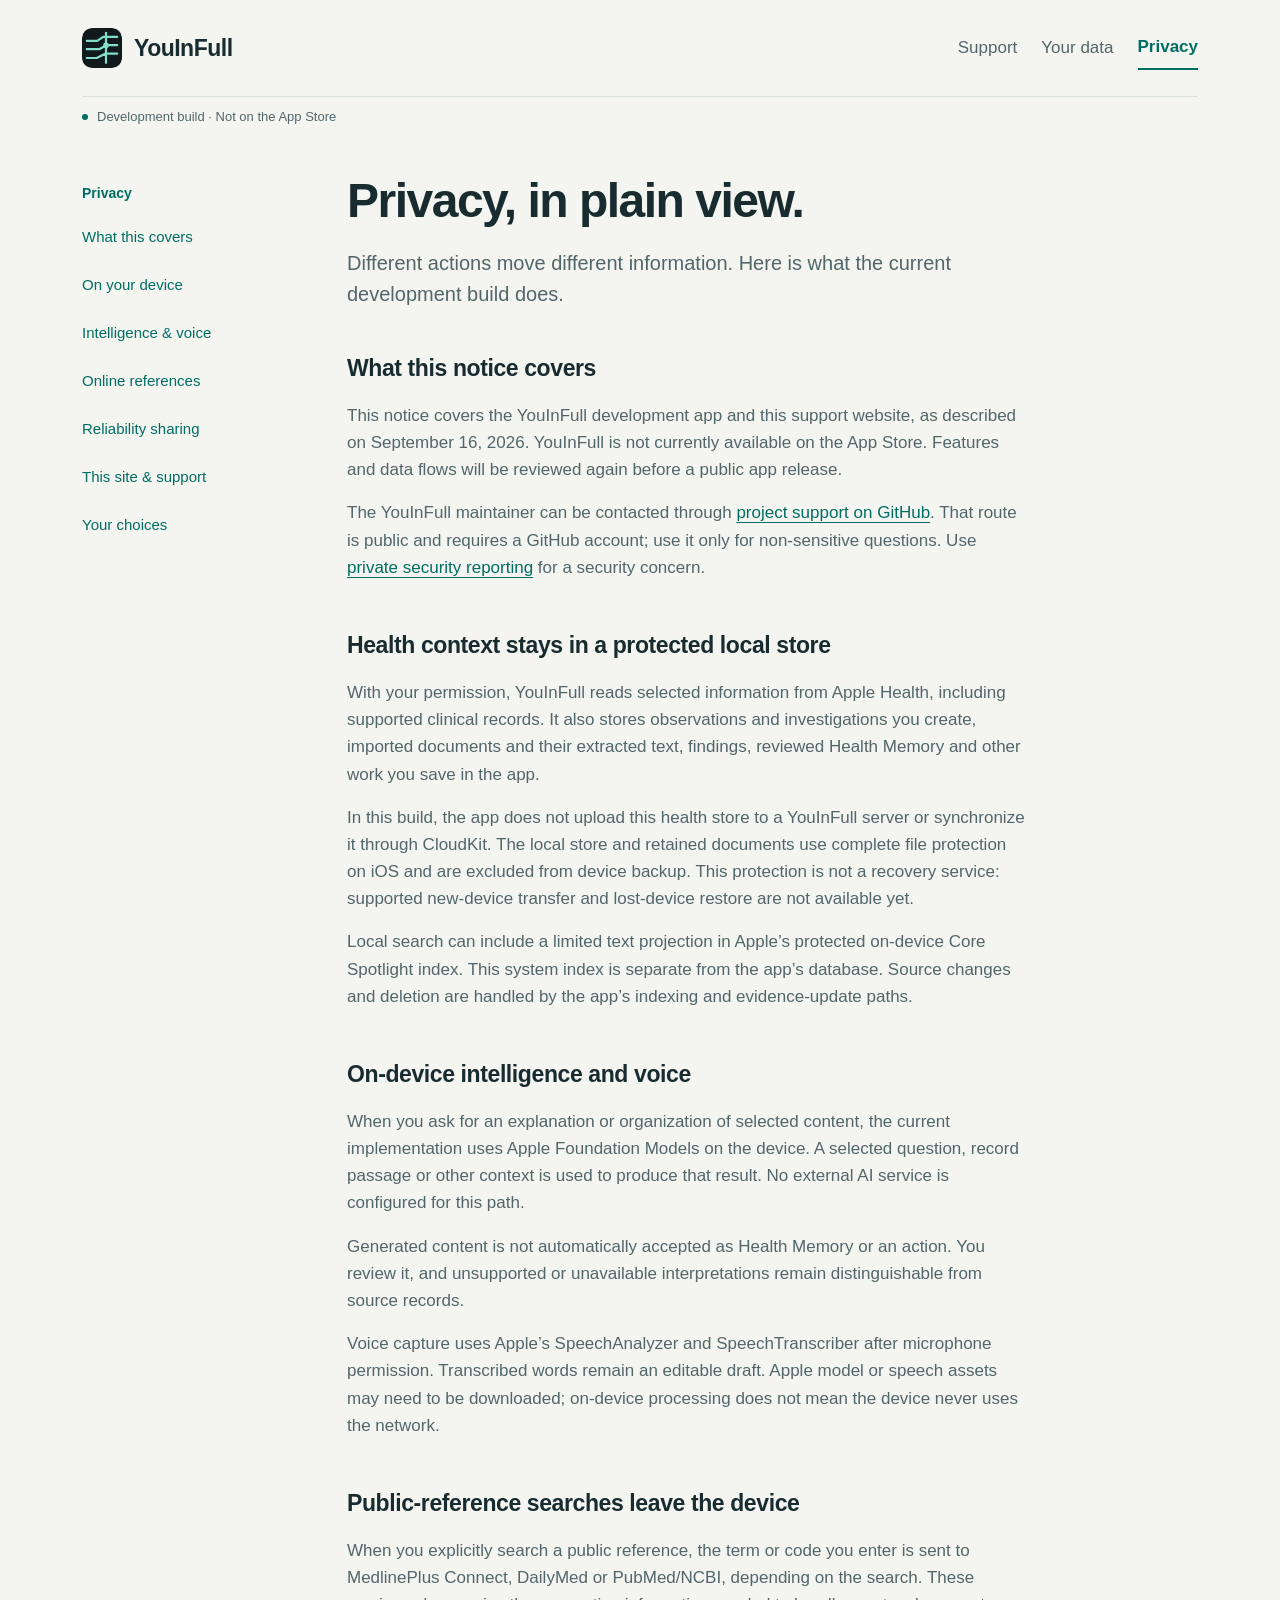
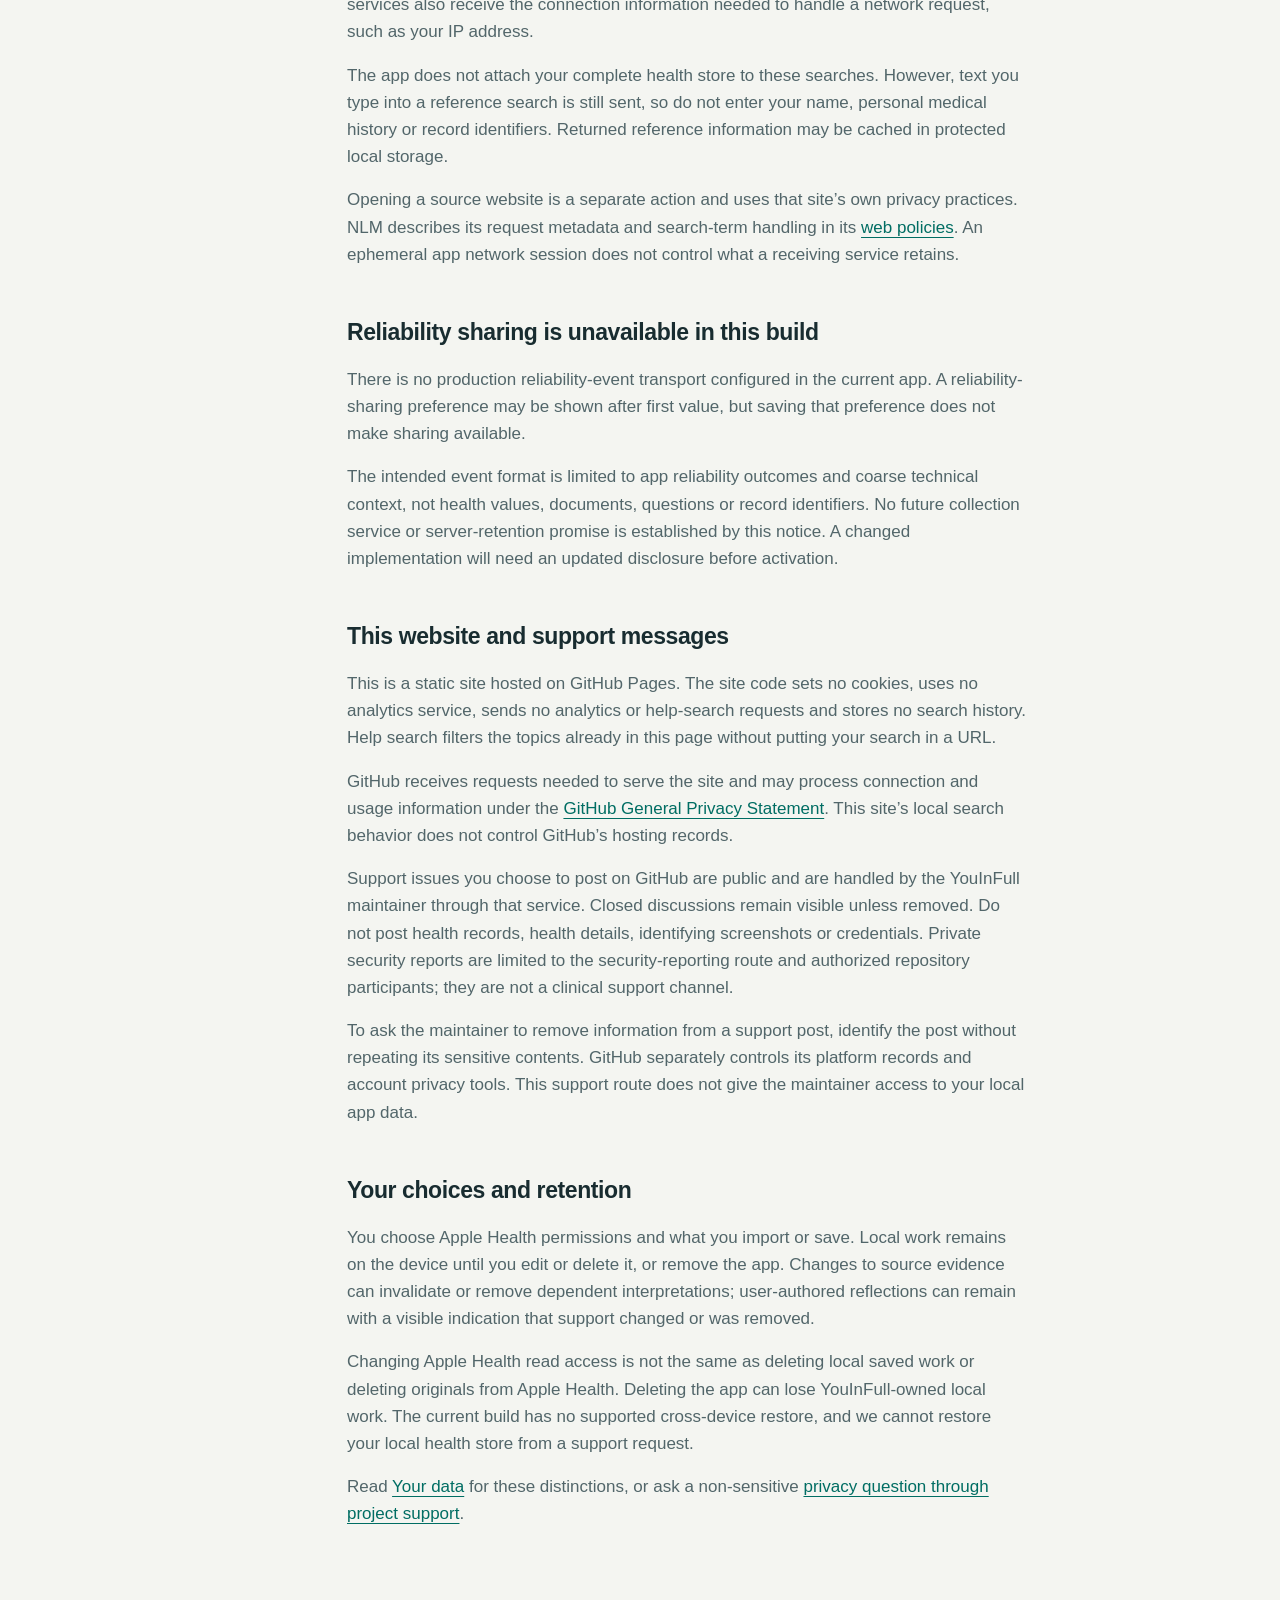
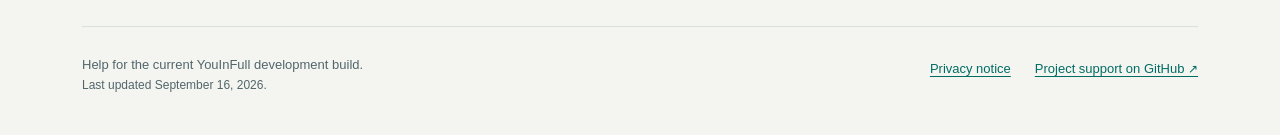
==== privacy.html @ e1ca1200 "Publish reviewed YouInFull development support and privacy pages" ====
<!doctype html>
<html lang="en"><head><meta charset="utf-8"><meta name="viewport" content="width=device-width,initial-scale=1"><meta name="color-scheme" content="light dark"><meta name="referrer" content="no-referrer"><meta http-equiv="Content-Security-Policy" content="default-src 'none'; style-src 'self'; script-src 'self'; img-src 'self'; connect-src 'none'; base-uri 'none'; form-action 'none'; object-src 'none'"><title>Privacy — YouInFull</title><meta name="description" content="How the YouInFull development build handles local health context, on-device intelligence, online reference requests and support."><link rel="icon" href="assets/mark.svg" type="image/svg+xml"><link rel="stylesheet" href="assets/style.css"><script src="assets/help.js" defer></script></head>
<body><a class="skip" href="#main">Skip to content</a><header class="header"><a class="brand" href="index.html" aria-label="YouInFull support home"><img src="assets/mark.svg" width="40" height="40" alt=""><span>YouInFull</span></a><nav aria-label="Main navigation"><a href="index.html">Support</a><a href="your-data.html">Your data</a><a href="privacy.html" aria-current="page">Privacy</a></nav></header>
<div class="maturity"><span class="status-dot" aria-hidden="true"></span>Development build · Not on the App Store</div>
<main id="main" tabindex="-1"><div class="reading-layout"><aside class="page-index"><p class="eyebrow">Privacy</p><nav aria-label="On this page"><a href="#scope">What this covers</a><a href="#local">On your device</a><a href="#intelligence">Intelligence &amp; voice</a><a href="#references">Online references</a><a href="#reliability">Reliability sharing</a><a href="#support">This site &amp; support</a><a href="#choices">Your choices</a></nav></aside><article class="reading"><h1>Privacy, in plain view.</h1><p class="lede">Different actions move different information. Here is what the current development build does.</p>
<section id="scope"><h2>What this notice covers</h2><p>This notice covers the YouInFull development app and this support website, as described on September 16, 2026. YouInFull is not currently available on the App Store. Features and data flows will be reviewed again before a public app release.</p><p>The YouInFull maintainer can be contacted through <a href="https://github.com/SubhashchandraBabuMannava/YouInFull-Support/issues/new?template=help.yml">project support on GitHub</a>. That route is public and requires a GitHub account; use it only for non-sensitive questions. Use <a href="https://github.com/SubhashchandraBabuMannava/YouInFull-Support/security/advisories/new">private security reporting</a> for a security concern.</p></section>
<section id="local"><h2>Health context stays in a protected local store</h2><p>With your permission, YouInFull reads selected information from Apple Health, including supported clinical records. It also stores observations and investigations you create, imported documents and their extracted text, findings, reviewed Health Memory and other work you save in the app.</p><p>In this build, the app does not upload this health store to a YouInFull server or synchronize it through CloudKit. The local store and retained documents use complete file protection on iOS and are excluded from device backup. This protection is not a recovery service: supported new-device transfer and lost-device restore are not available yet.</p><p>Local search can include a limited text projection in Apple’s protected on-device Core Spotlight index. This system index is separate from the app’s database. Source changes and deletion are handled by the app’s indexing and evidence-update paths.</p></section>
<section id="intelligence"><h2>On-device intelligence and voice</h2><p>When you ask for an explanation or organization of selected content, the current implementation uses Apple Foundation Models on the device. A selected question, record passage or other context is used to produce that result. No external AI service is configured for this path.</p><p>Generated content is not automatically accepted as Health Memory or an action. You review it, and unsupported or unavailable interpretations remain distinguishable from source records.</p><p>Voice capture uses Apple’s SpeechAnalyzer and SpeechTranscriber after microphone permission. Transcribed words remain an editable draft. Apple model or speech assets may need to be downloaded; on-device processing does not mean the device never uses the network.</p></section>
<section id="references"><h2>Public-reference searches leave the device</h2><p>When you explicitly search a public reference, the term or code you enter is sent to MedlinePlus Connect, DailyMed or PubMed/NCBI, depending on the search. These services also receive the connection information needed to handle a network request, such as your IP address.</p><p>The app does not attach your complete health store to these searches. However, text you type into a reference search is still sent, so do not enter your name, personal medical history or record identifiers. Returned reference information may be cached in protected local storage.</p><p>Opening a source website is a separate action and uses that site’s own privacy practices. NLM describes its request metadata and search-term handling in its <a href="https://www.nlm.nih.gov/web_policies.html">web policies</a>. An ephemeral app network session does not control what a receiving service retains.</p></section>
<section id="reliability"><h2>Reliability sharing is unavailable in this build</h2><p>There is no production reliability-event transport configured in the current app. A reliability-sharing preference may be shown after first value, but saving that preference does not make sharing available.</p><p>The intended event format is limited to app reliability outcomes and coarse technical context, not health values, documents, questions or record identifiers. No future collection service or server-retention promise is established by this notice. A changed implementation will need an updated disclosure before activation.</p></section>
<section id="support"><h2>This website and support messages</h2><p>This is a static site hosted on GitHub Pages. The site code sets no cookies, uses no analytics service, sends no analytics or help-search requests and stores no search history. Help search filters the topics already in this page without putting your search in a URL.</p><p>GitHub receives requests needed to serve the site and may process connection and usage information under the <a href="https://docs.github.com/en/site-policy/privacy-policies/github-general-privacy-statement">GitHub General Privacy Statement</a>. This site’s local search behavior does not control GitHub’s hosting records.</p><p>Support issues you choose to post on GitHub are public and are handled by the YouInFull maintainer through that service. Closed discussions remain visible unless removed. Do not post health records, health details, identifying screenshots or credentials. Private security reports are limited to the security-reporting route and authorized repository participants; they are not a clinical support channel.</p><p>To ask the maintainer to remove information from a support post, identify the post without repeating its sensitive contents. GitHub separately controls its platform records and account privacy tools. This support route does not give the maintainer access to your local app data.</p></section>
<section id="choices"><h2>Your choices and retention</h2><p>You choose Apple Health permissions and what you import or save. Local work remains on the device until you edit or delete it, or remove the app. Changes to source evidence can invalidate or remove dependent interpretations; user-authored reflections can remain with a visible indication that support changed or was removed.</p><p>Changing Apple Health read access is not the same as deleting local saved work or deleting originals from Apple Health. Deleting the app can lose YouInFull-owned local work. The current build has no supported cross-device restore, and we cannot restore your local health store from a support request.</p><p>Read <a href="your-data.html">Your data</a> for these distinctions, or ask a non-sensitive <a href="https://github.com/SubhashchandraBabuMannava/YouInFull-Support/issues/new?template=help.yml">privacy question through project support</a>.</p></section></article></div></main>
<footer><p>Help for the current YouInFull development build.<br><span>Last updated September 16, 2026.</span></p><div><a href="privacy.html">Privacy notice</a><a href="https://github.com/SubhashchandraBabuMannava/YouInFull-Support">Project support on GitHub <span aria-hidden="true">↗</span></a></div></footer></body></html>
---- assets/style.css ----
*{box-sizing:border-box}html{scroll-behavior:smooth;scroll-padding-top:24px}body{margin:0;background:var(--canvas);color:var(--ink);font-family:-apple-system,BlinkMacSystemFont,"Segoe UI",sans-serif;font-size:1.0625rem;line-height:1.6;-webkit-font-smoothing:antialiased} :root{--canvas:#f4f5f1;--surface:#fff;--ink:#182c30;--muted:#52666a;--accent:#006d63;--line:#d9e1dc;--soft:#e4eeea}a{color:var(--accent);text-underline-offset:.22em;text-decoration-thickness:1px}a:hover{text-decoration-thickness:2px}a:focus-visible,button:focus-visible,input:focus-visible,summary:focus-visible{outline:3px solid var(--accent);outline-offset:4px}button,input{font:inherit}button,.button{display:inline-flex;align-items:center;justify-content:center;gap:20px;min-height:48px;padding:12px 18px;border:0;border-radius:10px;background:var(--accent);color:var(--canvas);font-weight:600;cursor:pointer;text-decoration:none}button:hover,.button:hover{filter:brightness(.92)}.button:active,button:active{transform:translateY(1px)}[hidden]{display:none!important}.skip{position:absolute;top:-90px;left:20px;z-index:10;background:var(--surface);padding:12px 20px}.skip:focus{top:10px}.header{max-width:1180px;margin:auto;min-height:96px;display:flex;align-items:center;justify-content:space-between;gap:20px;padding:16px 32px}.brand{display:flex;align-items:center;gap:12px;color:var(--ink);font-size:1.4375rem;font-weight:650;letter-spacing:-.5px;text-decoration:none}.brand img{border-radius:10px}nav{display:flex;gap:24px}.header nav a{min-height:44px;display:flex;align-items:center;color:var(--muted);text-decoration:none}.header nav a[aria-current]{color:var(--accent);font-weight:650;border-bottom:2px solid var(--accent)}.maturity{display:flex;align-items:center;gap:9px;max-width:1116px;margin:0 auto;color:var(--muted);font-size:0.8125rem;padding:10px 0;border-top:1px solid var(--line)}.status-dot{width:6px;height:6px;border-radius:50%;background:var(--accent);flex:none}main{max-width:1180px;margin:auto;padding:36px 32px 76px}main:focus{outline:none}.intro{max-width:680px;margin-bottom:42px}.eyebrow{color:var(--accent);font-size:0.875rem;font-weight:650;margin:0 0 12px}h1{font-size:clamp(2rem,4vw,3rem);line-height:1.13;letter-spacing:-1.5px;font-weight:650;margin:0 0 20px}h2{font-size:1.4375rem;line-height:1.3;letter-spacing:-.4px;font-weight:650;margin:0 0 18px}h3{font-size:1.125rem;line-height:1.4;margin:0 0 8px;font-weight:650}p{margin:0 0 16px}.lede{font-size:1.25rem;line-height:1.55;color:var(--muted);max-width:620px}.support-layout{display:grid;grid-template-columns:minmax(0,1fr) 310px;gap:76px;align-items:start}.search{margin:0 0 26px}.search label{font-size:0.9375rem;font-weight:600;display:block;margin-bottom:8px}.search-controls{display:flex;align-items:center;gap:12px}.search input{width:100%;min-width:0;min-height:52px;border:1px solid var(--muted);border-radius:10px;background:var(--surface);color:var(--ink);padding:12px 16px}.search button{padding:10px 14px}.search p{font-size:0.8125rem;color:var(--muted);margin:10px 0 0}.topic{border-top:1px solid var(--line);padding:2px 0}.topic:last-child{border-bottom:1px solid var(--line)}summary{list-style:none;cursor:pointer;position:relative;min-height:64px;padding:18px 2.2rem 18px 0;font-weight:600;line-height:1.45}summary::-webkit-details-marker{display:none}summary:after{content:"+";position:absolute;right:4px;top:15px;color:var(--accent);font-size:1.5625rem;font-weight:400}details[open]>summary:after{content:"−"}.answer{padding:0 24px 10px 0;color:var(--muted)}.answer strong{color:var(--ink);font-weight:600}.answer p:last-child{margin-bottom:16px}.contact{padding:28px;background:var(--soft);border-radius:16px}.contact-mark{margin:0 0 22px}.contact p{font-size:1rem}.contact .button{width:100%;margin:4px 0 16px;font-size:0.9375rem}.contact .small{font-size:0.8125rem;line-height:1.6;color:var(--muted)}.text-action{display:block;min-height:44px;font-size:0.875rem;font-weight:600;margin:10px 0 20px}.support-checklist{padding-top:22px;border-top:1px solid var(--line);margin-top:22px}.support-checklist h3{font-size:0.9375rem}.support-checklist p{font-size:0.875rem;color:var(--muted)}#search-status{font-size:0.875rem;color:var(--muted)}#no-results{padding:20px 0}.reading-layout{display:grid;grid-template-columns:205px minmax(0,700px);gap:60px;align-items:start}.page-index{position:sticky;top:28px;padding-top:8px}.page-index nav{display:flex;flex-direction:column;gap:4px;font-size:0.9375rem}.page-index a{display:block;min-height:44px;padding:9px 0;text-decoration:none}.reading>h1{max-width:650px}.reading section{scroll-margin-top:24px}.reading>section{padding:28px 0 6px}.reading p{max-width:680px}.reading>section p{color:var(--muted)}.reading strong{color:var(--ink)}.reading .distinctions{display:grid;grid-template-columns:1fr 1fr;gap:24px 32px}.distinctions section{padding-top:16px;border-top:1px solid var(--line)}.distinctions p{font-size:1rem}.reading-end{padding-top:28px}.not-found{padding:40px 0 80px}.not-found .button{margin-top:15px}footer{max-width:1116px;margin:auto;padding:28px 0 36px;border-top:1px solid var(--line);display:flex;justify-content:space-between;gap:32px;font-size:0.8125rem;color:var(--muted)}footer p{margin:0}footer div{display:flex;gap:24px;align-items:flex-start}footer a{display:inline-block;min-height:44px;padding-top:4px}footer span{font-size:0.75rem}
@media(prefers-color-scheme:dark){:root{--canvas:#101a1d;--surface:#19272b;--ink:#f1f6f1;--muted:#b4c7c8;--accent:#83dfcb;--line:#364b50;--soft:#19272b}button:hover,.button:hover{filter:brightness(1.1)}}
@media(max-width:900px){.support-layout{gap:32px;grid-template-columns:minmax(0,1fr) 280px}.reading-layout{grid-template-columns:170px minmax(0,1fr);gap:32px}.maturity,footer{margin-left:32px;margin-right:32px}}
@media(max-width:700px){.header{padding:14px 20px;flex-wrap:wrap;gap:4px;min-height:86px}.brand{font-size:1.3125rem}.brand img{width:34px;height:34px}.header nav{gap:20px;font-size:0.875rem;flex-wrap:wrap}.maturity{margin:0 20px;font-size:0.75rem;padding:10px 0}main{padding:30px 20px 44px}.intro{margin-bottom:30px}h1{letter-spacing:-.9px}.desktop-break{display:none}.lede{font-size:1.125rem}.support-layout{display:flex;flex-direction:column;gap:34px}.help-column{width:100%}.contact{width:100%;padding:24px}.contact-mark{width:48px;height:48px;margin-bottom:16px}.contact .button{width:auto}.reading-layout{display:flex;flex-direction:column;gap:20px}.page-index{position:static;width:100%;padding:0}.page-index>.eyebrow{margin-bottom:2px}.page-index nav{flex-direction:row;flex-wrap:wrap;gap:0 20px;font-size:0.875rem}.page-index a{min-height:44px}.reading .distinctions{grid-template-columns:1fr;gap:4px}.answer{padding-right:0}.search-controls{gap:8px}footer{margin:0 20px;padding:24px 0;display:block}footer div{gap:22px;margin-top:16px}.reading>section{padding-top:24px}}
@media(max-width:390px){.header{gap:8px}.header nav{width:100%;justify-content:space-between}.header nav a{min-height:44px}.maturity{font-size:0.75rem}.search-controls{flex-wrap:wrap}.search input{flex:1 1 210px}.search button{flex:none}}
@media(prefers-contrast:more){:root{--muted:#253d42;--line:#64766e}a{text-decoration-thickness:2px}summary{font-weight:700}}@media(prefers-contrast:more) and (prefers-color-scheme:dark){:root{--muted:#e5eeeb;--line:#859c93}}
@media(prefers-reduced-motion:reduce){html{scroll-behavior:auto}*,*:before,*:after{transition:none!important;animation:none!important}.button:active,button:active{transform:none}}
@media print{body{background:#fff;color:#000}header,.maturity,.page-index,footer,.search,#search-status{display:none}.reading-layout,.support-layout{display:block}main{max-width:none;padding:0}h1{font-size:28pt}.reading>section{break-inside:avoid}a{color:#000}.contact{background:none}details:not([open])>.answer{display:block}summary:after{display:none}}
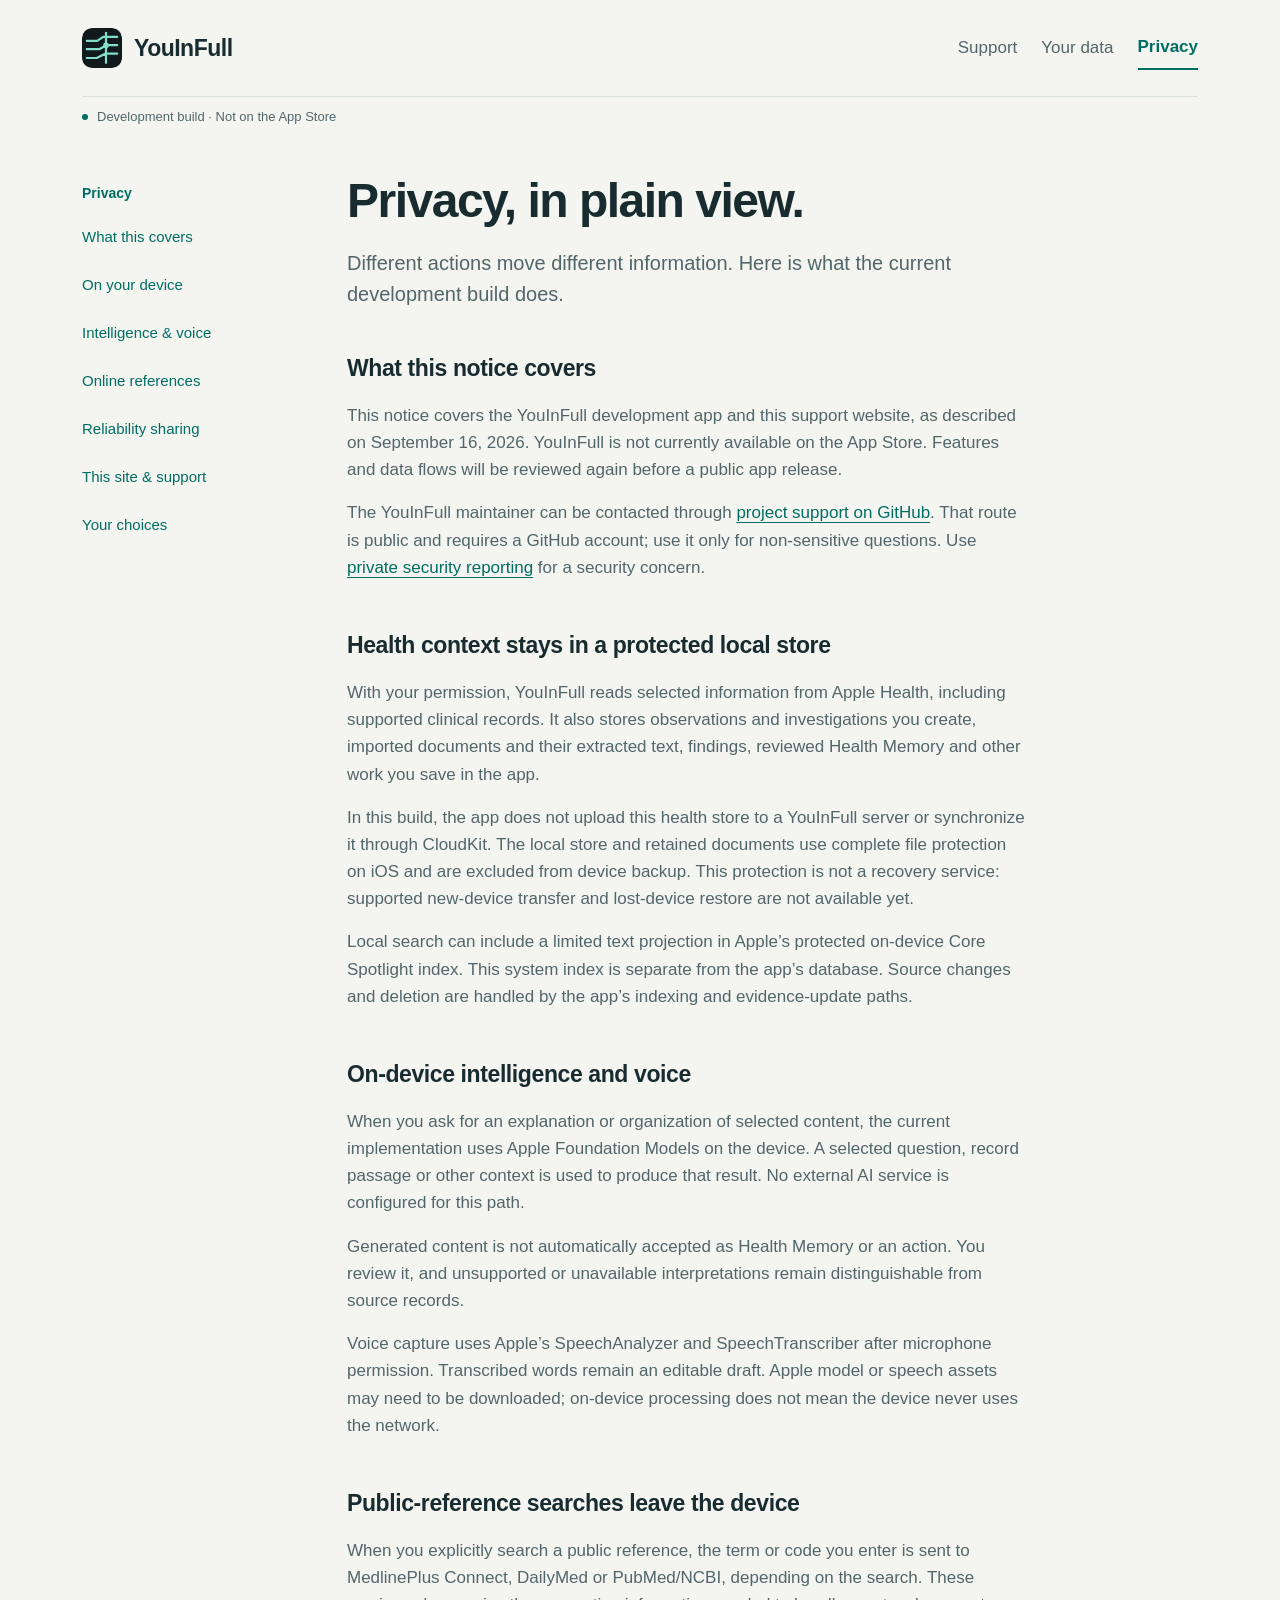
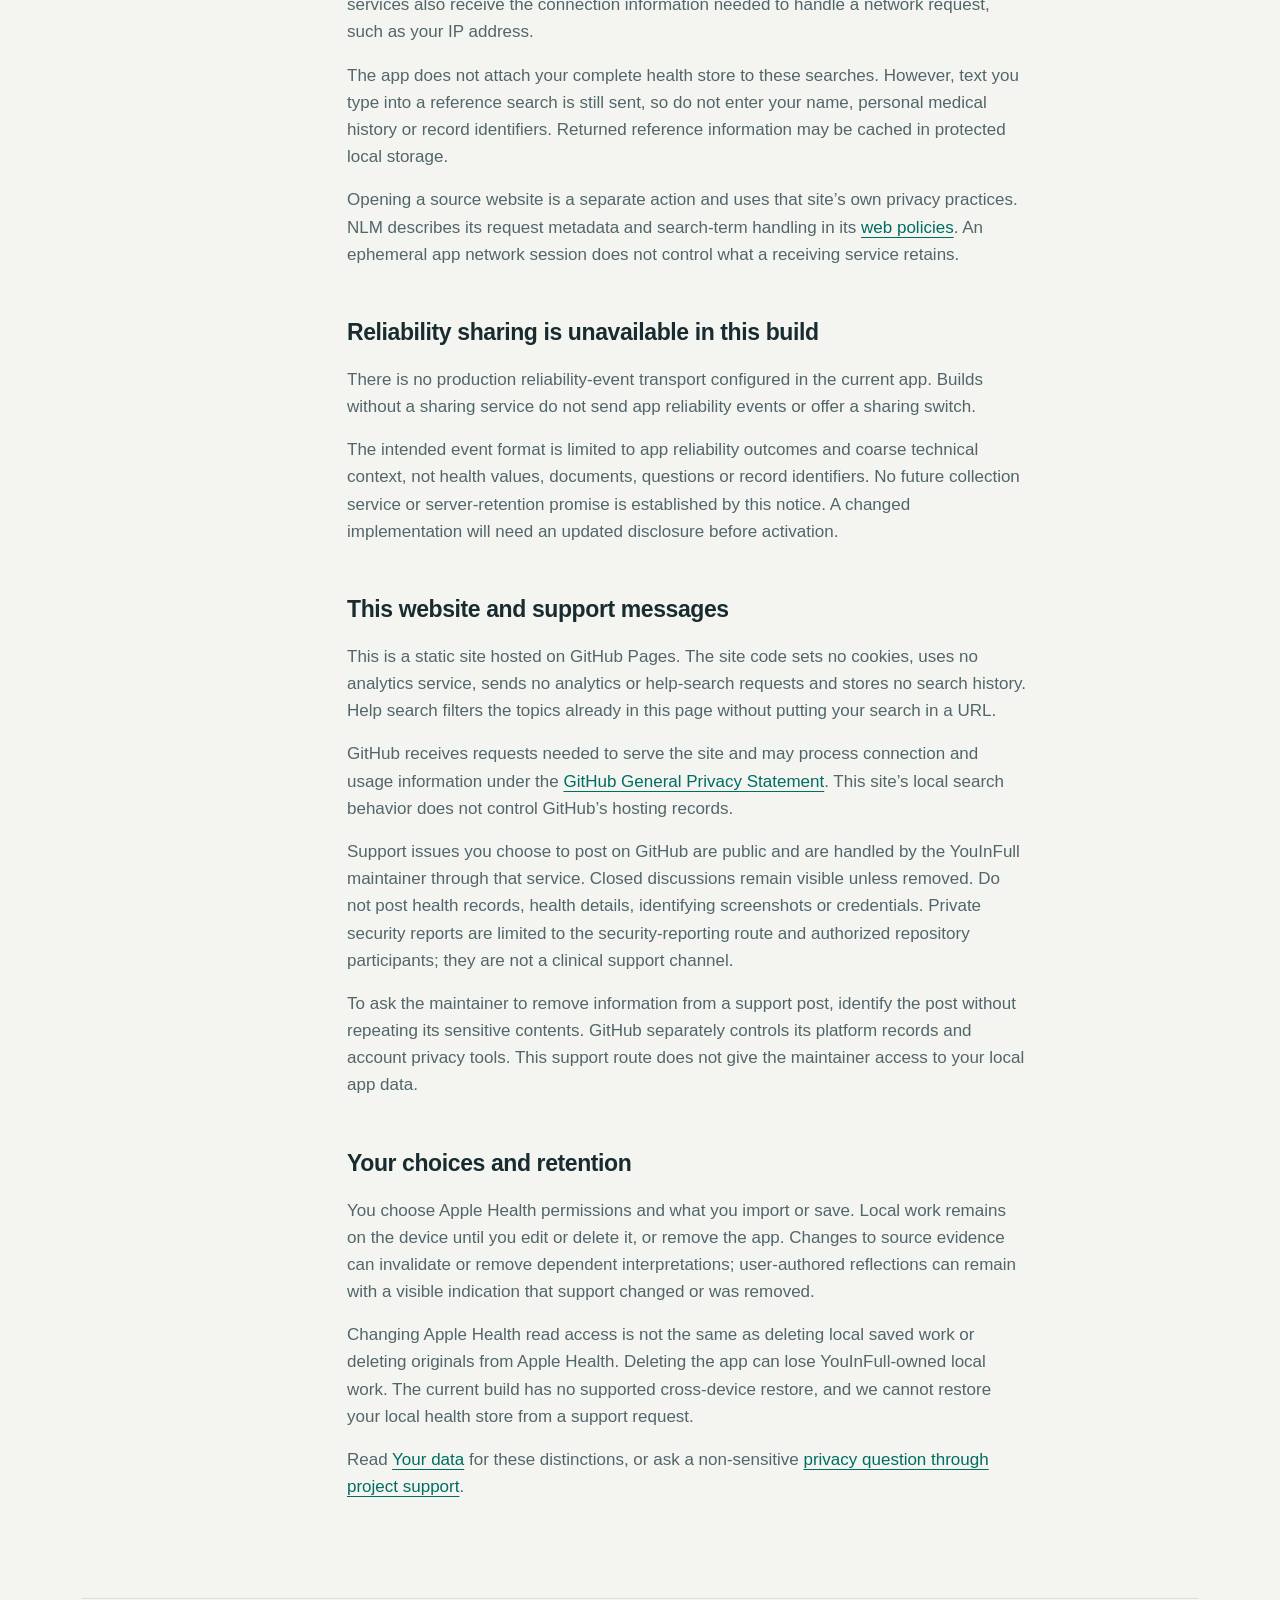
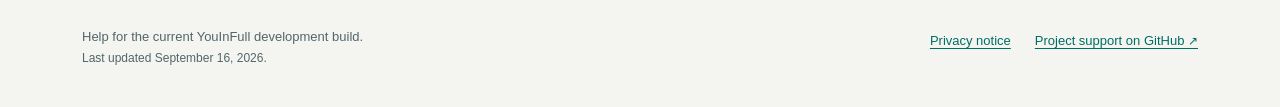
==== commit aa962b17: "Publish reviewed YouInFull development support and privacy pages" ====
--- a/privacy.html
+++ b/privacy.html
@@ -7,7 +7,7 @@
 <section id="local"><h2>Health context stays in a protected local store</h2><p>With your permission, YouInFull reads selected information from Apple Health, including supported clinical records. It also stores observations and investigations you create, imported documents and their extracted text, findings, reviewed Health Memory and other work you save in the app.</p><p>In this build, the app does not upload this health store to a YouInFull server or synchronize it through CloudKit. The local store and retained documents use complete file protection on iOS and are excluded from device backup. This protection is not a recovery service: supported new-device transfer and lost-device restore are not available yet.</p><p>Local search can include a limited text projection in Apple’s protected on-device Core Spotlight index. This system index is separate from the app’s database. Source changes and deletion are handled by the app’s indexing and evidence-update paths.</p></section>
 <section id="intelligence"><h2>On-device intelligence and voice</h2><p>When you ask for an explanation or organization of selected content, the current implementation uses Apple Foundation Models on the device. A selected question, record passage or other context is used to produce that result. No external AI service is configured for this path.</p><p>Generated content is not automatically accepted as Health Memory or an action. You review it, and unsupported or unavailable interpretations remain distinguishable from source records.</p><p>Voice capture uses Apple’s SpeechAnalyzer and SpeechTranscriber after microphone permission. Transcribed words remain an editable draft. Apple model or speech assets may need to be downloaded; on-device processing does not mean the device never uses the network.</p></section>
 <section id="references"><h2>Public-reference searches leave the device</h2><p>When you explicitly search a public reference, the term or code you enter is sent to MedlinePlus Connect, DailyMed or PubMed/NCBI, depending on the search. These services also receive the connection information needed to handle a network request, such as your IP address.</p><p>The app does not attach your complete health store to these searches. However, text you type into a reference search is still sent, so do not enter your name, personal medical history or record identifiers. Returned reference information may be cached in protected local storage.</p><p>Opening a source website is a separate action and uses that site’s own privacy practices. NLM describes its request metadata and search-term handling in its <a href="https://www.nlm.nih.gov/web_policies.html">web policies</a>. An ephemeral app network session does not control what a receiving service retains.</p></section>
-<section id="reliability"><h2>Reliability sharing is unavailable in this build</h2><p>There is no production reliability-event transport configured in the current app. A reliability-sharing preference may be shown after first value, but saving that preference does not make sharing available.</p><p>The intended event format is limited to app reliability outcomes and coarse technical context, not health values, documents, questions or record identifiers. No future collection service or server-retention promise is established by this notice. A changed implementation will need an updated disclosure before activation.</p></section>
+<section id="reliability"><h2>Reliability sharing is unavailable in this build</h2><p>There is no production reliability-event transport configured in the current app. Builds without a sharing service do not send app reliability events or offer a sharing switch.</p><p>The intended event format is limited to app reliability outcomes and coarse technical context, not health values, documents, questions or record identifiers. No future collection service or server-retention promise is established by this notice. A changed implementation will need an updated disclosure before activation.</p></section>
 <section id="support"><h2>This website and support messages</h2><p>This is a static site hosted on GitHub Pages. The site code sets no cookies, uses no analytics service, sends no analytics or help-search requests and stores no search history. Help search filters the topics already in this page without putting your search in a URL.</p><p>GitHub receives requests needed to serve the site and may process connection and usage information under the <a href="https://docs.github.com/en/site-policy/privacy-policies/github-general-privacy-statement">GitHub General Privacy Statement</a>. This site’s local search behavior does not control GitHub’s hosting records.</p><p>Support issues you choose to post on GitHub are public and are handled by the YouInFull maintainer through that service. Closed discussions remain visible unless removed. Do not post health records, health details, identifying screenshots or credentials. Private security reports are limited to the security-reporting route and authorized repository participants; they are not a clinical support channel.</p><p>To ask the maintainer to remove information from a support post, identify the post without repeating its sensitive contents. GitHub separately controls its platform records and account privacy tools. This support route does not give the maintainer access to your local app data.</p></section>
 <section id="choices"><h2>Your choices and retention</h2><p>You choose Apple Health permissions and what you import or save. Local work remains on the device until you edit or delete it, or remove the app. Changes to source evidence can invalidate or remove dependent interpretations; user-authored reflections can remain with a visible indication that support changed or was removed.</p><p>Changing Apple Health read access is not the same as deleting local saved work or deleting originals from Apple Health. Deleting the app can lose YouInFull-owned local work. The current build has no supported cross-device restore, and we cannot restore your local health store from a support request.</p><p>Read <a href="your-data.html">Your data</a> for these distinctions, or ask a non-sensitive <a href="https://github.com/SubhashchandraBabuMannava/YouInFull-Support/issues/new?template=help.yml">privacy question through project support</a>.</p></section></article></div></main>
 <footer><p>Help for the current YouInFull development build.<br><span>Last updated September 16, 2026.</span></p><div><a href="privacy.html">Privacy notice</a><a href="https://github.com/SubhashchandraBabuMannava/YouInFull-Support">Project support on GitHub <span aria-hidden="true">↗</span></a></div></footer></body></html>
--- a/assets/style.css
+++ b/assets/style.css
@@ -6,3 +6,5 @@
 @media(prefers-contrast:more){:root{--muted:#253d42;--line:#64766e}a{text-decoration-thickness:2px}summary{font-weight:700}}@media(prefers-contrast:more) and (prefers-color-scheme:dark){:root{--muted:#e5eeeb;--line:#859c93}}
 @media(prefers-reduced-motion:reduce){html{scroll-behavior:auto}*,*:before,*:after{transition:none!important;animation:none!important}.button:active,button:active{transform:none}}
 @media print{body{background:#fff;color:#000}header,.maturity,.page-index,footer,.search,#search-status{display:none}.reading-layout,.support-layout{display:block}main{max-width:none;padding:0}h1{font-size:28pt}.reading>section{break-inside:avoid}a{color:#000}.contact{background:none}details:not([open])>.answer{display:block}summary:after{display:none}}
+
+.search input::placeholder{color:var(--muted);opacity:1}
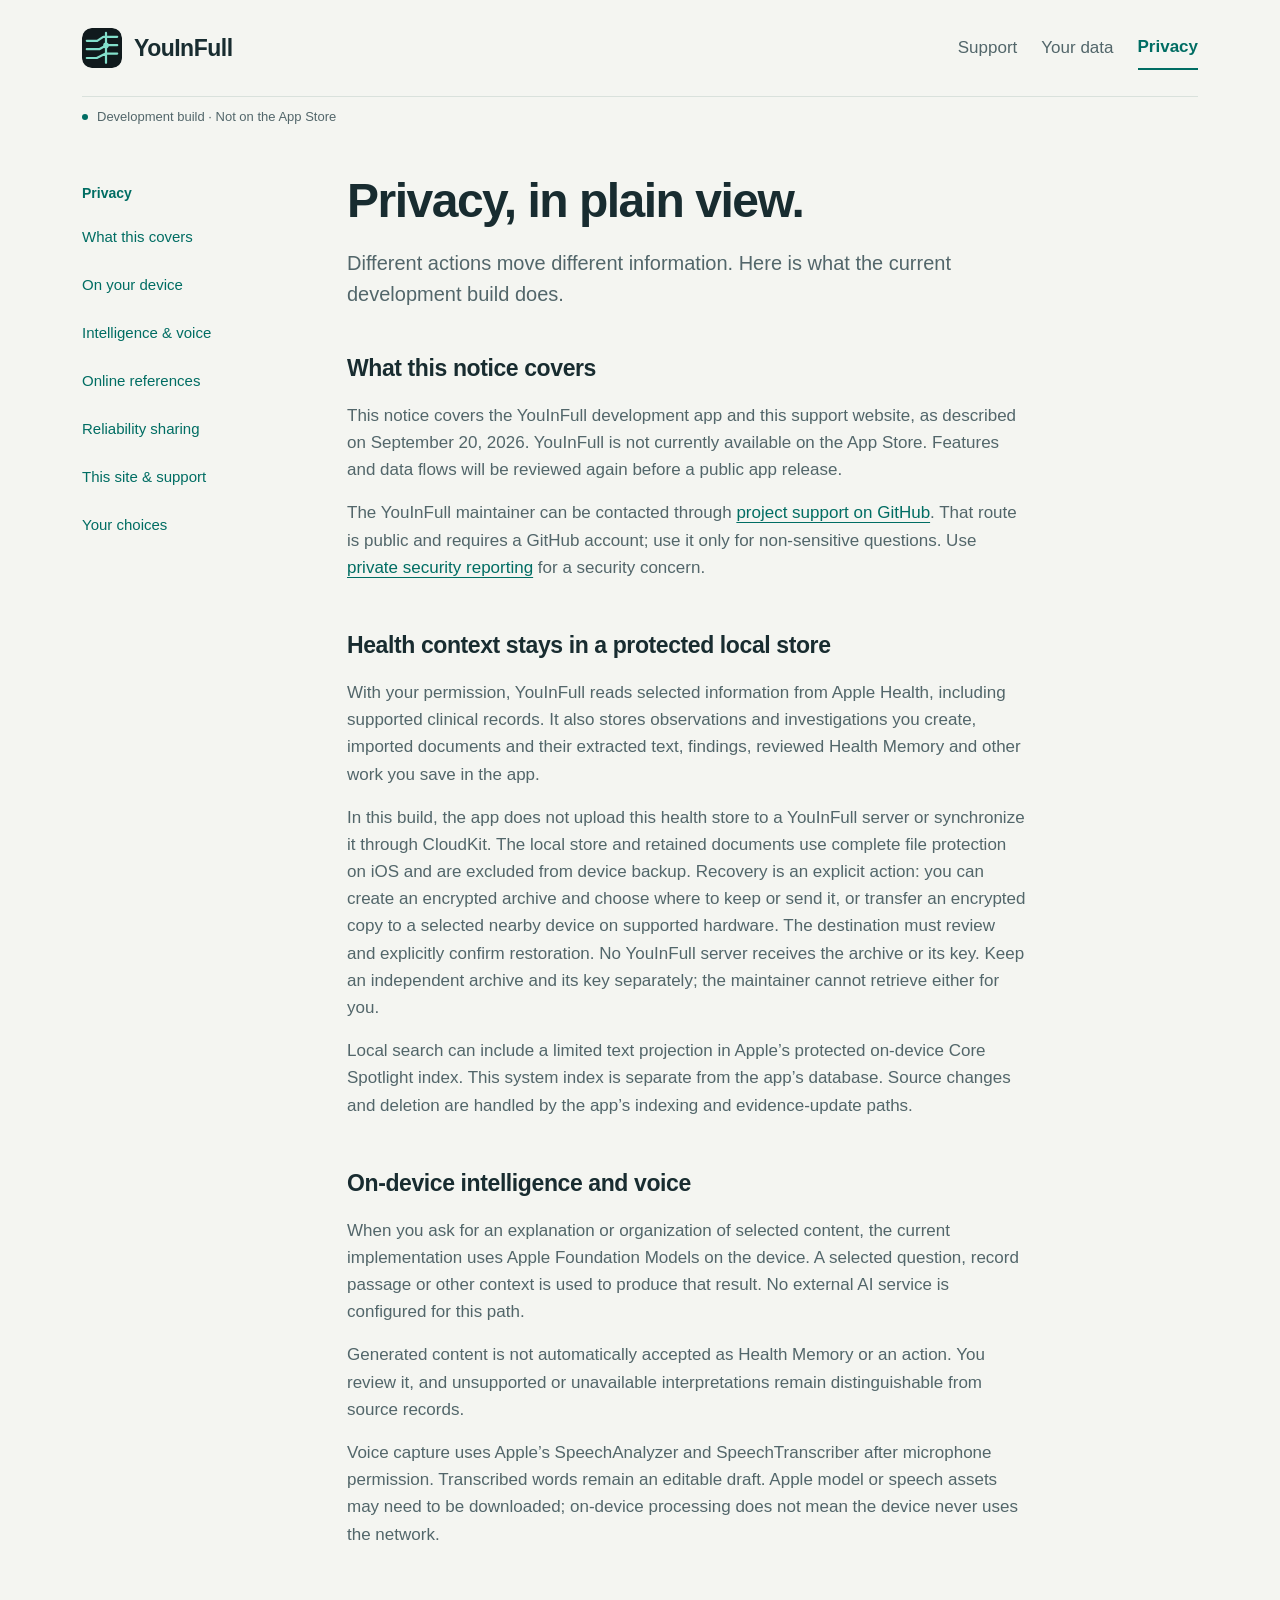
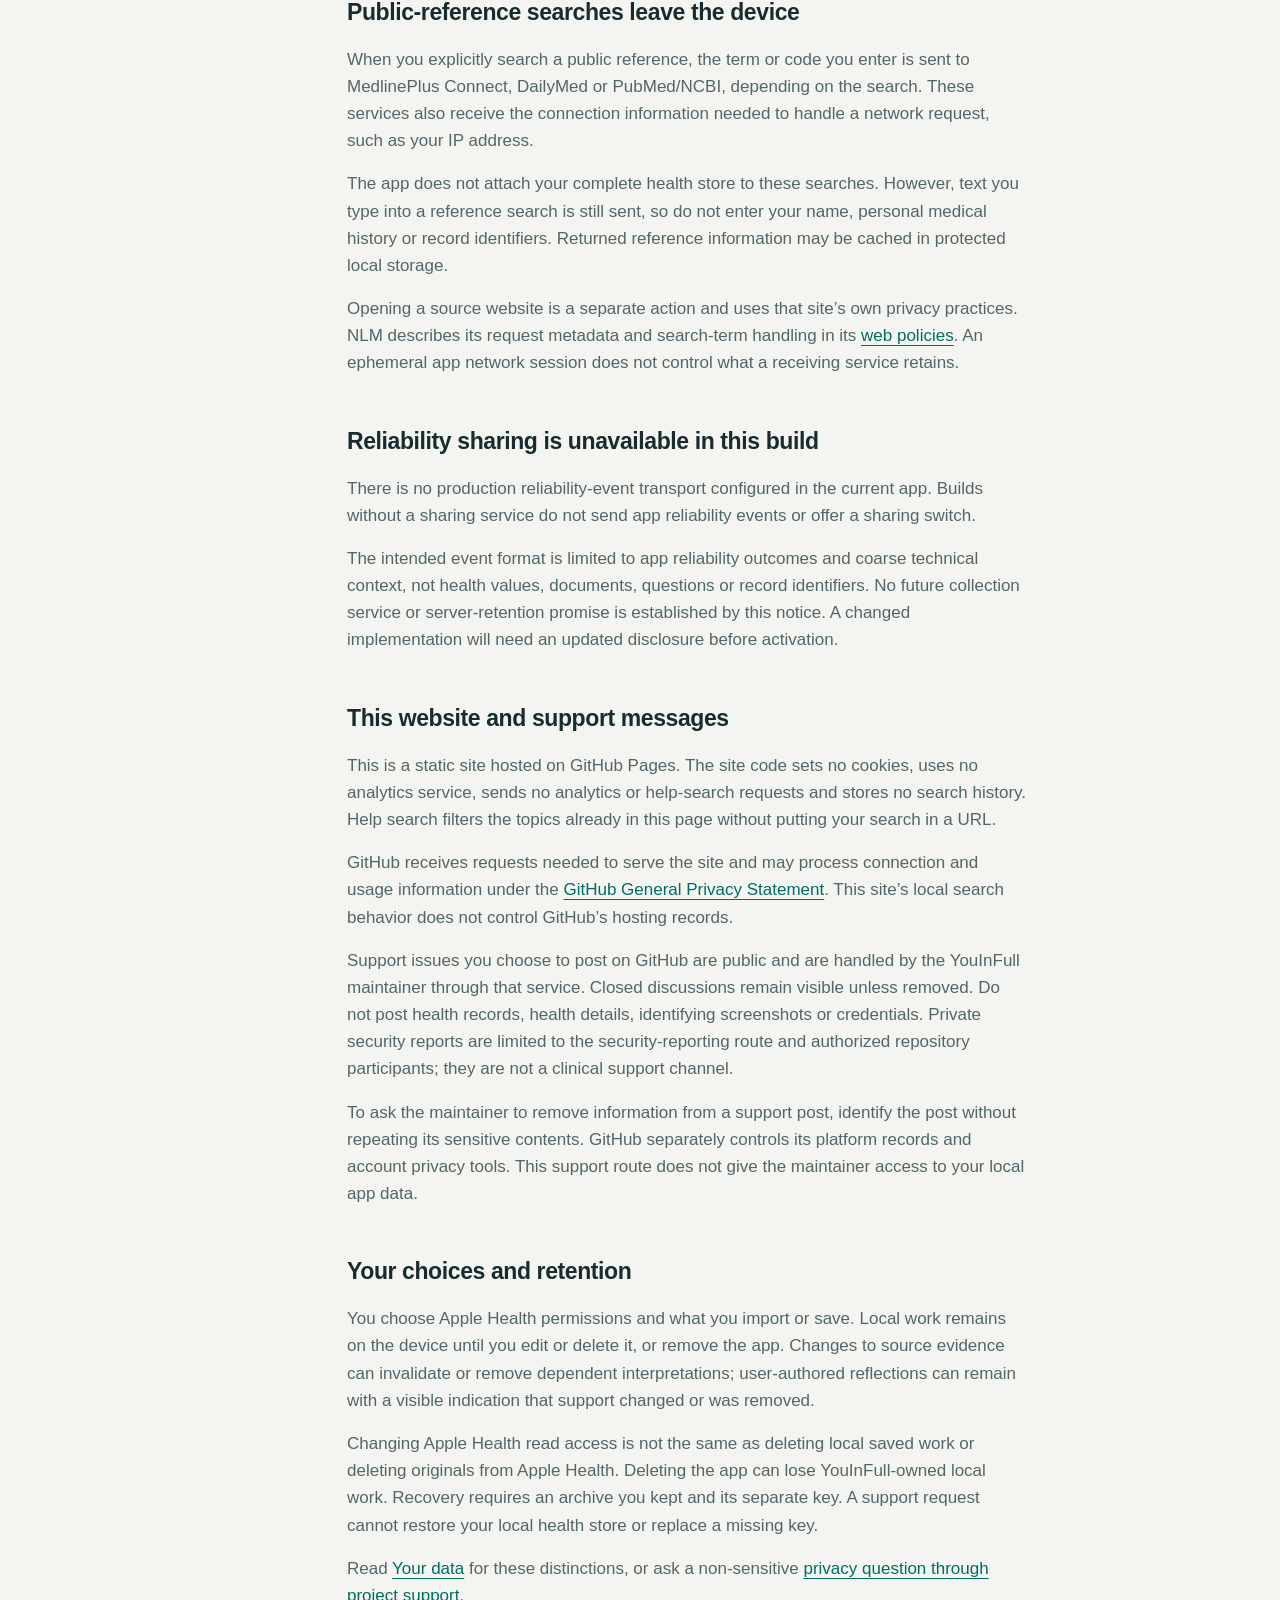
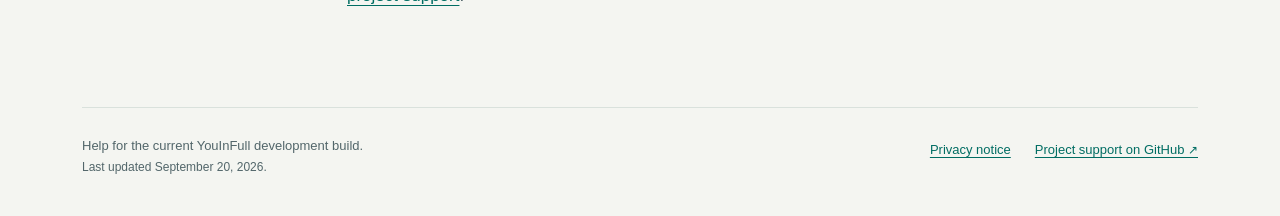
==== commit f1c14a7b: "Publish reviewed YouInFull development support and privacy pages" ====
--- a/privacy.html
+++ b/privacy.html
@@ -3,11 +3,11 @@
 <body><a class="skip" href="#main">Skip to content</a><header class="header"><a class="brand" href="index.html" aria-label="YouInFull support home"><img src="assets/mark.svg" width="40" height="40" alt=""><span>YouInFull</span></a><nav aria-label="Main navigation"><a href="index.html">Support</a><a href="your-data.html">Your data</a><a href="privacy.html" aria-current="page">Privacy</a></nav></header>
 <div class="maturity"><span class="status-dot" aria-hidden="true"></span>Development build · Not on the App Store</div>
 <main id="main" tabindex="-1"><div class="reading-layout"><aside class="page-index"><p class="eyebrow">Privacy</p><nav aria-label="On this page"><a href="#scope">What this covers</a><a href="#local">On your device</a><a href="#intelligence">Intelligence &amp; voice</a><a href="#references">Online references</a><a href="#reliability">Reliability sharing</a><a href="#support">This site &amp; support</a><a href="#choices">Your choices</a></nav></aside><article class="reading"><h1>Privacy, in plain view.</h1><p class="lede">Different actions move different information. Here is what the current development build does.</p>
-<section id="scope"><h2>What this notice covers</h2><p>This notice covers the YouInFull development app and this support website, as described on September 16, 2026. YouInFull is not currently available on the App Store. Features and data flows will be reviewed again before a public app release.</p><p>The YouInFull maintainer can be contacted through <a href="https://github.com/SubhashchandraBabuMannava/YouInFull-Support/issues/new?template=help.yml">project support on GitHub</a>. That route is public and requires a GitHub account; use it only for non-sensitive questions. Use <a href="https://github.com/SubhashchandraBabuMannava/YouInFull-Support/security/advisories/new">private security reporting</a> for a security concern.</p></section>
-<section id="local"><h2>Health context stays in a protected local store</h2><p>With your permission, YouInFull reads selected information from Apple Health, including supported clinical records. It also stores observations and investigations you create, imported documents and their extracted text, findings, reviewed Health Memory and other work you save in the app.</p><p>In this build, the app does not upload this health store to a YouInFull server or synchronize it through CloudKit. The local store and retained documents use complete file protection on iOS and are excluded from device backup. This protection is not a recovery service: supported new-device transfer and lost-device restore are not available yet.</p><p>Local search can include a limited text projection in Apple’s protected on-device Core Spotlight index. This system index is separate from the app’s database. Source changes and deletion are handled by the app’s indexing and evidence-update paths.</p></section>
+<section id="scope"><h2>What this notice covers</h2><p>This notice covers the YouInFull development app and this support website, as described on September 20, 2026. YouInFull is not currently available on the App Store. Features and data flows will be reviewed again before a public app release.</p><p>The YouInFull maintainer can be contacted through <a href="https://github.com/SubhashchandraBabuMannava/YouInFull-Support/issues/new?template=help.yml">project support on GitHub</a>. That route is public and requires a GitHub account; use it only for non-sensitive questions. Use <a href="https://github.com/SubhashchandraBabuMannava/YouInFull-Support/security/advisories/new">private security reporting</a> for a security concern.</p></section>
+<section id="local"><h2>Health context stays in a protected local store</h2><p>With your permission, YouInFull reads selected information from Apple Health, including supported clinical records. It also stores observations and investigations you create, imported documents and their extracted text, findings, reviewed Health Memory and other work you save in the app.</p><p>In this build, the app does not upload this health store to a YouInFull server or synchronize it through CloudKit. The local store and retained documents use complete file protection on iOS and are excluded from device backup. Recovery is an explicit action: you can create an encrypted archive and choose where to keep or send it, or transfer an encrypted copy to a selected nearby device on supported hardware. The destination must review and explicitly confirm restoration. No YouInFull server receives the archive or its key. Keep an independent archive and its key separately; the maintainer cannot retrieve either for you.</p><p>Local search can include a limited text projection in Apple’s protected on-device Core Spotlight index. This system index is separate from the app’s database. Source changes and deletion are handled by the app’s indexing and evidence-update paths.</p></section>
 <section id="intelligence"><h2>On-device intelligence and voice</h2><p>When you ask for an explanation or organization of selected content, the current implementation uses Apple Foundation Models on the device. A selected question, record passage or other context is used to produce that result. No external AI service is configured for this path.</p><p>Generated content is not automatically accepted as Health Memory or an action. You review it, and unsupported or unavailable interpretations remain distinguishable from source records.</p><p>Voice capture uses Apple’s SpeechAnalyzer and SpeechTranscriber after microphone permission. Transcribed words remain an editable draft. Apple model or speech assets may need to be downloaded; on-device processing does not mean the device never uses the network.</p></section>
 <section id="references"><h2>Public-reference searches leave the device</h2><p>When you explicitly search a public reference, the term or code you enter is sent to MedlinePlus Connect, DailyMed or PubMed/NCBI, depending on the search. These services also receive the connection information needed to handle a network request, such as your IP address.</p><p>The app does not attach your complete health store to these searches. However, text you type into a reference search is still sent, so do not enter your name, personal medical history or record identifiers. Returned reference information may be cached in protected local storage.</p><p>Opening a source website is a separate action and uses that site’s own privacy practices. NLM describes its request metadata and search-term handling in its <a href="https://www.nlm.nih.gov/web_policies.html">web policies</a>. An ephemeral app network session does not control what a receiving service retains.</p></section>
 <section id="reliability"><h2>Reliability sharing is unavailable in this build</h2><p>There is no production reliability-event transport configured in the current app. Builds without a sharing service do not send app reliability events or offer a sharing switch.</p><p>The intended event format is limited to app reliability outcomes and coarse technical context, not health values, documents, questions or record identifiers. No future collection service or server-retention promise is established by this notice. A changed implementation will need an updated disclosure before activation.</p></section>
 <section id="support"><h2>This website and support messages</h2><p>This is a static site hosted on GitHub Pages. The site code sets no cookies, uses no analytics service, sends no analytics or help-search requests and stores no search history. Help search filters the topics already in this page without putting your search in a URL.</p><p>GitHub receives requests needed to serve the site and may process connection and usage information under the <a href="https://docs.github.com/en/site-policy/privacy-policies/github-general-privacy-statement">GitHub General Privacy Statement</a>. This site’s local search behavior does not control GitHub’s hosting records.</p><p>Support issues you choose to post on GitHub are public and are handled by the YouInFull maintainer through that service. Closed discussions remain visible unless removed. Do not post health records, health details, identifying screenshots or credentials. Private security reports are limited to the security-reporting route and authorized repository participants; they are not a clinical support channel.</p><p>To ask the maintainer to remove information from a support post, identify the post without repeating its sensitive contents. GitHub separately controls its platform records and account privacy tools. This support route does not give the maintainer access to your local app data.</p></section>
-<section id="choices"><h2>Your choices and retention</h2><p>You choose Apple Health permissions and what you import or save. Local work remains on the device until you edit or delete it, or remove the app. Changes to source evidence can invalidate or remove dependent interpretations; user-authored reflections can remain with a visible indication that support changed or was removed.</p><p>Changing Apple Health read access is not the same as deleting local saved work or deleting originals from Apple Health. Deleting the app can lose YouInFull-owned local work. The current build has no supported cross-device restore, and we cannot restore your local health store from a support request.</p><p>Read <a href="your-data.html">Your data</a> for these distinctions, or ask a non-sensitive <a href="https://github.com/SubhashchandraBabuMannava/YouInFull-Support/issues/new?template=help.yml">privacy question through project support</a>.</p></section></article></div></main>
-<footer><p>Help for the current YouInFull development build.<br><span>Last updated September 16, 2026.</span></p><div><a href="privacy.html">Privacy notice</a><a href="https://github.com/SubhashchandraBabuMannava/YouInFull-Support">Project support on GitHub <span aria-hidden="true">↗</span></a></div></footer></body></html>+<section id="choices"><h2>Your choices and retention</h2><p>You choose Apple Health permissions and what you import or save. Local work remains on the device until you edit or delete it, or remove the app. Changes to source evidence can invalidate or remove dependent interpretations; user-authored reflections can remain with a visible indication that support changed or was removed.</p><p>Changing Apple Health read access is not the same as deleting local saved work or deleting originals from Apple Health. Deleting the app can lose YouInFull-owned local work. Recovery requires an archive you kept and its separate key. A support request cannot restore your local health store or replace a missing key.</p><p>Read <a href="your-data.html">Your data</a> for these distinctions, or ask a non-sensitive <a href="https://github.com/SubhashchandraBabuMannava/YouInFull-Support/issues/new?template=help.yml">privacy question through project support</a>.</p></section></article></div></main>
+<footer><p>Help for the current YouInFull development build.<br><span>Last updated September 20, 2026.</span></p><div><a href="privacy.html">Privacy notice</a><a href="https://github.com/SubhashchandraBabuMannava/YouInFull-Support">Project support on GitHub <span aria-hidden="true">↗</span></a></div></footer></body></html>
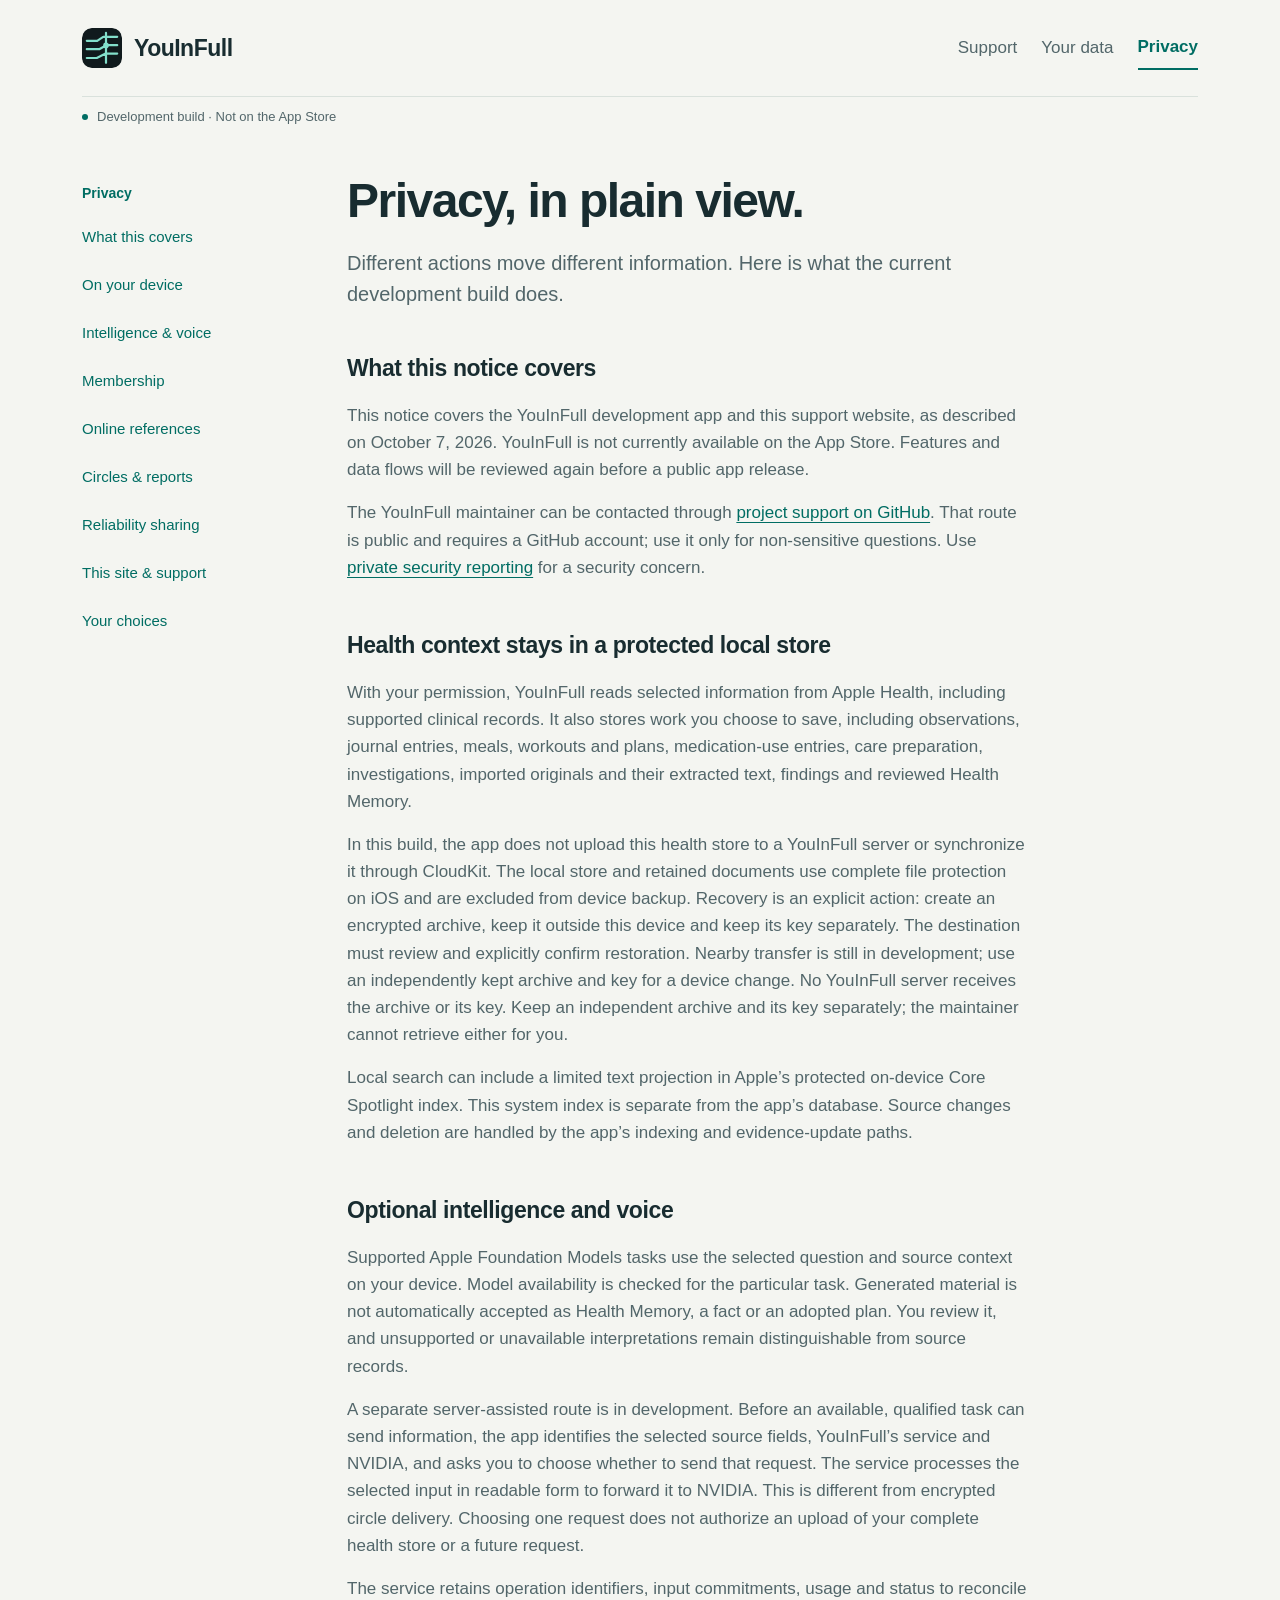
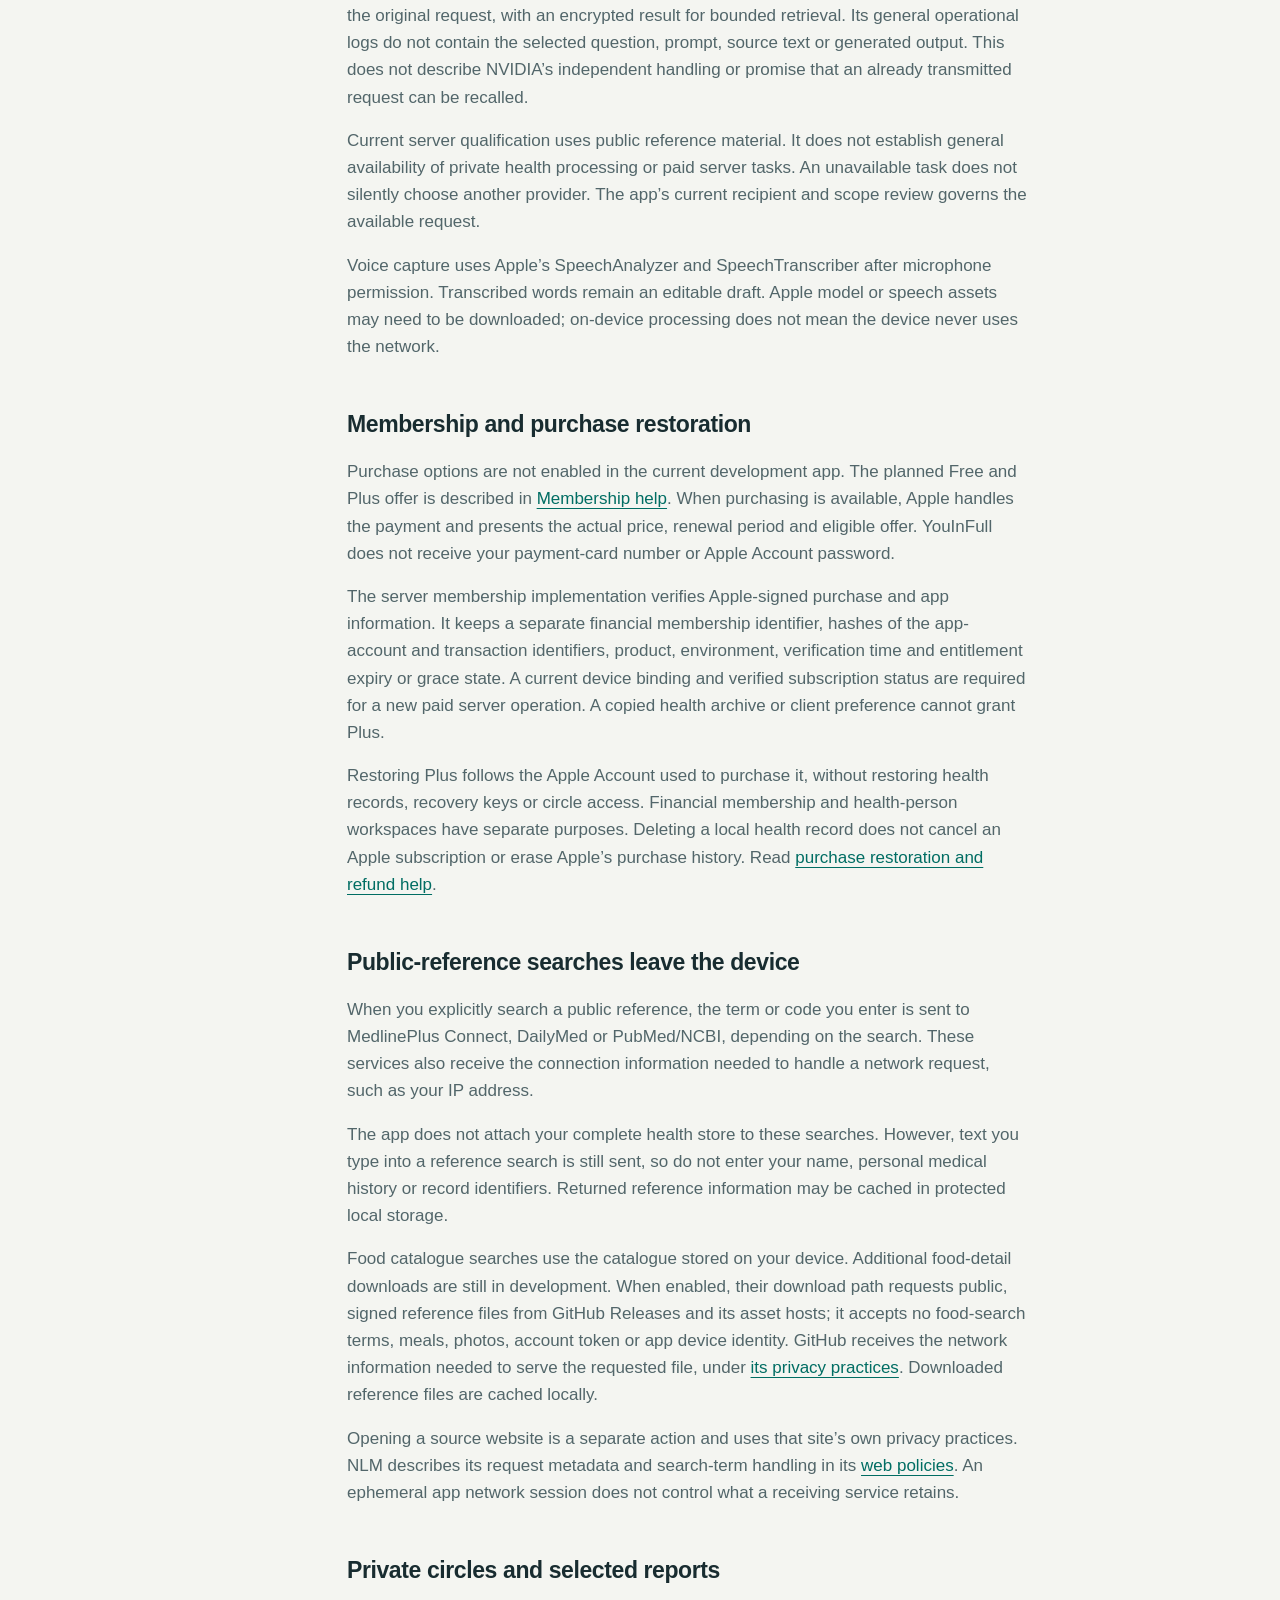
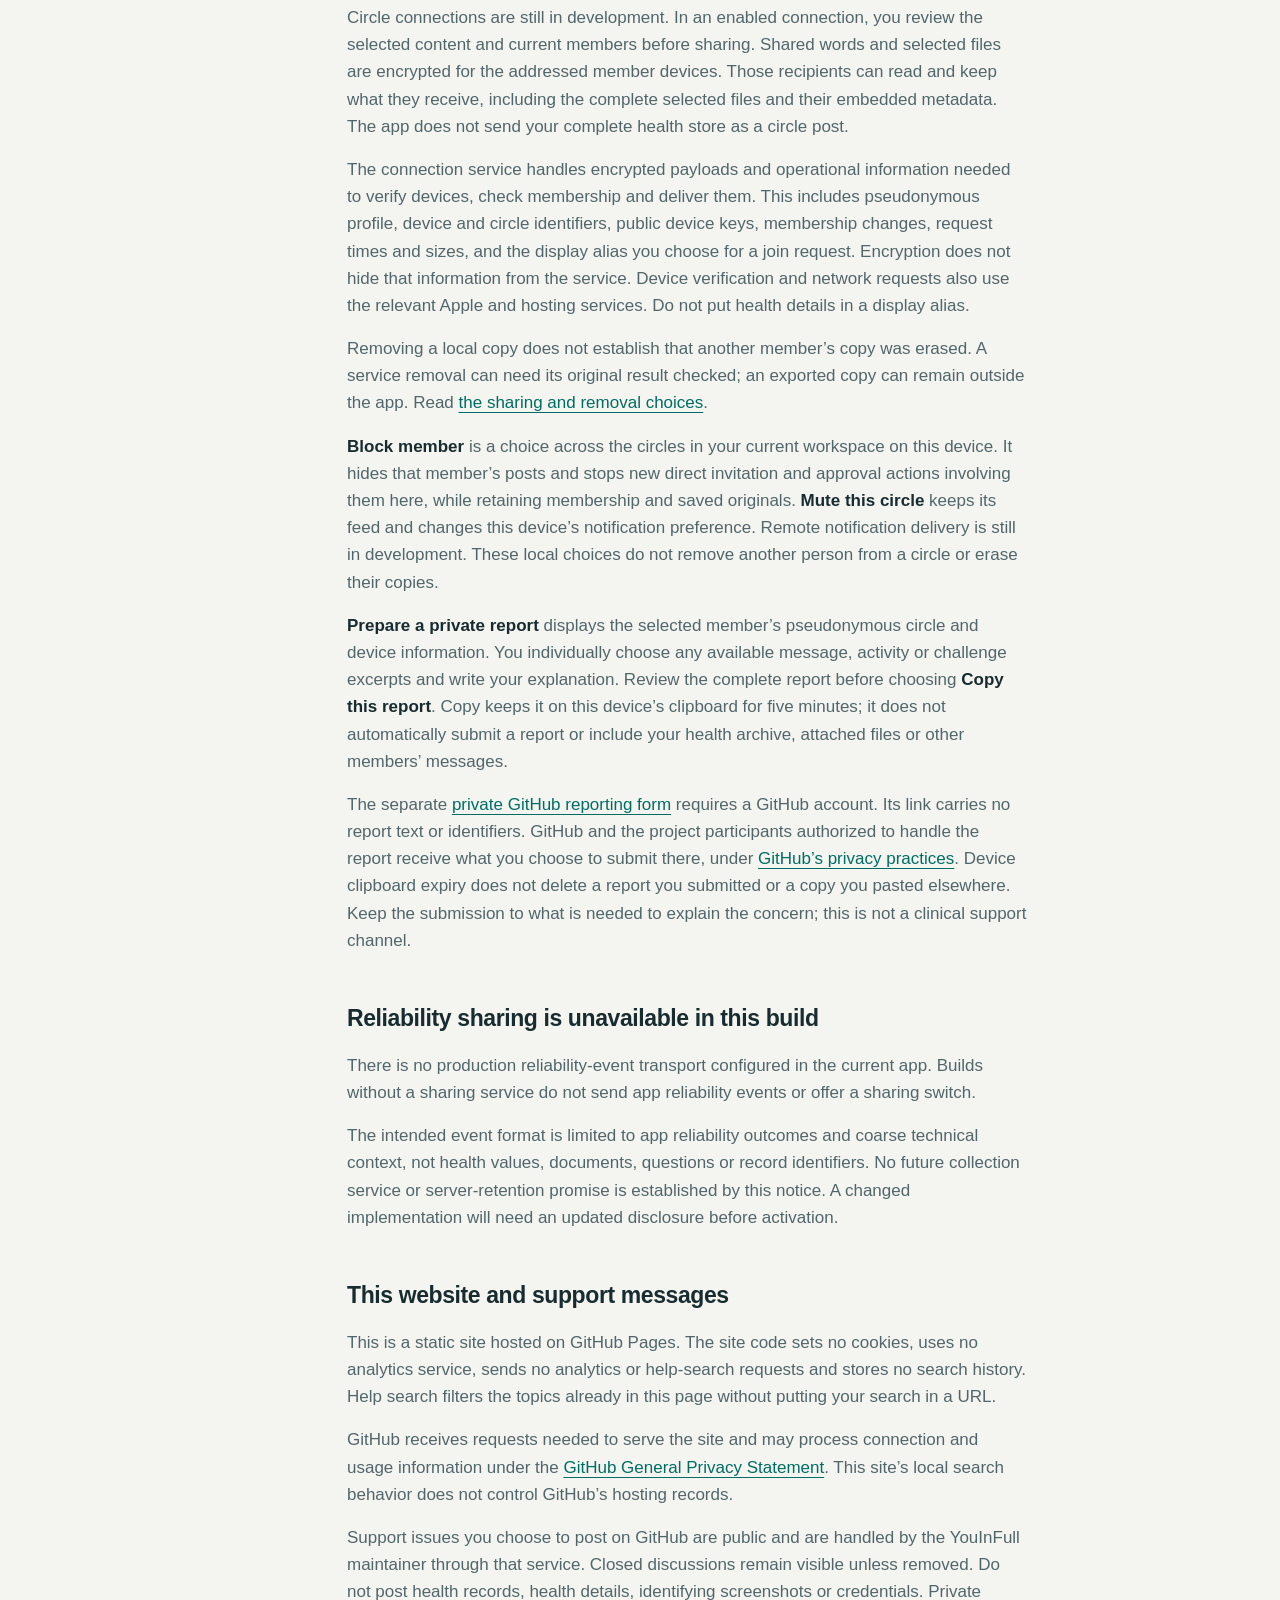
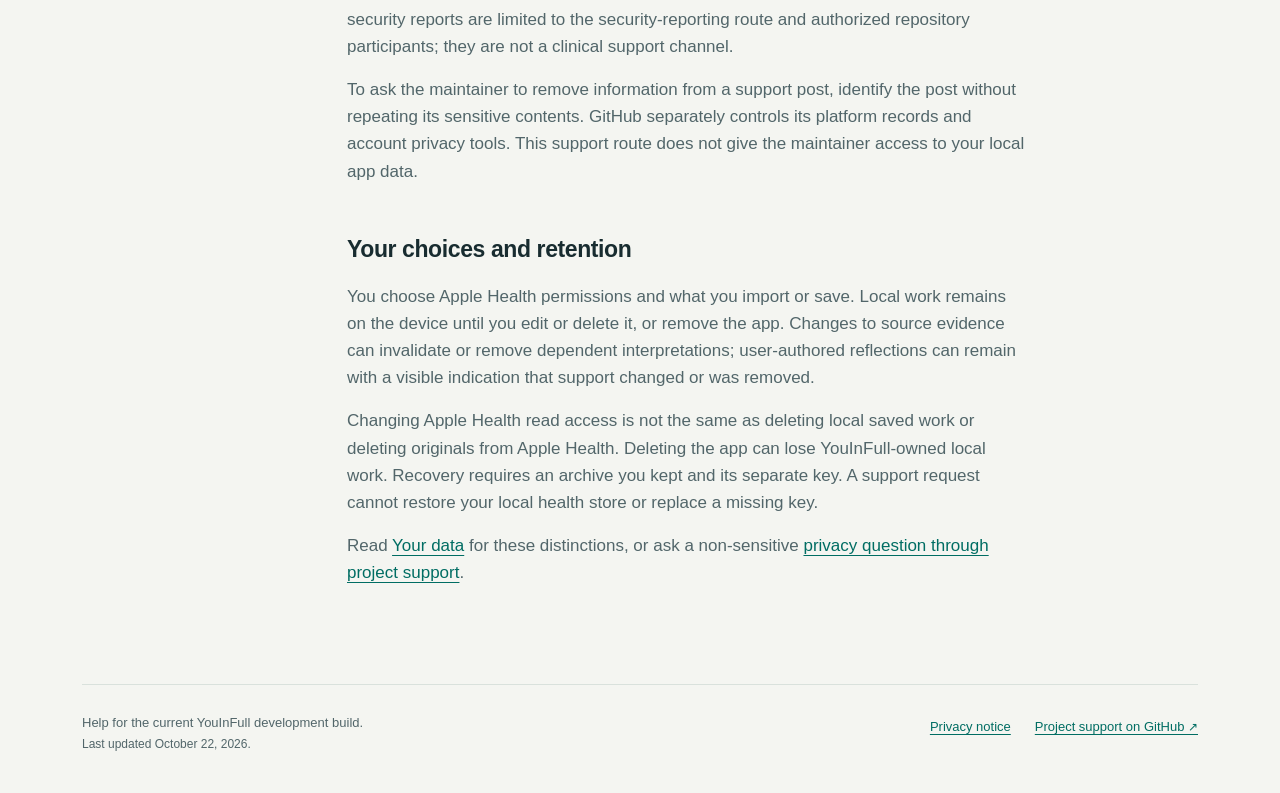
==== commit 1a32b042: "Publish reviewed YouInFull development support and privacy pages" ====
--- a/privacy.html
+++ b/privacy.html
@@ -1,13 +1,15 @@
 <!doctype html>
-<html lang="en"><head><meta charset="utf-8"><meta name="viewport" content="width=device-width,initial-scale=1"><meta name="color-scheme" content="light dark"><meta name="referrer" content="no-referrer"><meta http-equiv="Content-Security-Policy" content="default-src 'none'; style-src 'self'; script-src 'self'; img-src 'self'; connect-src 'none'; base-uri 'none'; form-action 'none'; object-src 'none'"><title>Privacy — YouInFull</title><meta name="description" content="How the YouInFull development build handles local health context, on-device intelligence, online reference requests and support."><link rel="icon" href="assets/mark.svg" type="image/svg+xml"><link rel="stylesheet" href="assets/style.css"><script src="assets/help.js" defer></script></head>
+<html lang="en"><head><meta charset="utf-8"><meta name="viewport" content="width=device-width,initial-scale=1"><meta name="color-scheme" content="light dark"><meta name="referrer" content="no-referrer"><meta http-equiv="Content-Security-Policy" content="default-src 'none'; style-src 'self'; script-src 'self'; img-src 'self'; connect-src 'none'; base-uri 'none'; form-action 'none'; object-src 'none'"><title>Privacy | YouInFull</title><meta name="description" content="How the YouInFull development build handles local health context, selected sharing, on-device intelligence, public-reference downloads and support."><link rel="icon" href="assets/mark.svg" type="image/svg+xml"><link rel="stylesheet" href="assets/style.css"><script src="assets/help.js" defer></script></head>
 <body><a class="skip" href="#main">Skip to content</a><header class="header"><a class="brand" href="index.html" aria-label="YouInFull support home"><img src="assets/mark.svg" width="40" height="40" alt=""><span>YouInFull</span></a><nav aria-label="Main navigation"><a href="index.html">Support</a><a href="your-data.html">Your data</a><a href="privacy.html" aria-current="page">Privacy</a></nav></header>
 <div class="maturity"><span class="status-dot" aria-hidden="true"></span>Development build · Not on the App Store</div>
-<main id="main" tabindex="-1"><div class="reading-layout"><aside class="page-index"><p class="eyebrow">Privacy</p><nav aria-label="On this page"><a href="#scope">What this covers</a><a href="#local">On your device</a><a href="#intelligence">Intelligence &amp; voice</a><a href="#references">Online references</a><a href="#reliability">Reliability sharing</a><a href="#support">This site &amp; support</a><a href="#choices">Your choices</a></nav></aside><article class="reading"><h1>Privacy, in plain view.</h1><p class="lede">Different actions move different information. Here is what the current development build does.</p>
-<section id="scope"><h2>What this notice covers</h2><p>This notice covers the YouInFull development app and this support website, as described on September 20, 2026. YouInFull is not currently available on the App Store. Features and data flows will be reviewed again before a public app release.</p><p>The YouInFull maintainer can be contacted through <a href="https://github.com/SubhashchandraBabuMannava/YouInFull-Support/issues/new?template=help.yml">project support on GitHub</a>. That route is public and requires a GitHub account; use it only for non-sensitive questions. Use <a href="https://github.com/SubhashchandraBabuMannava/YouInFull-Support/security/advisories/new">private security reporting</a> for a security concern.</p></section>
-<section id="local"><h2>Health context stays in a protected local store</h2><p>With your permission, YouInFull reads selected information from Apple Health, including supported clinical records. It also stores observations and investigations you create, imported documents and their extracted text, findings, reviewed Health Memory and other work you save in the app.</p><p>In this build, the app does not upload this health store to a YouInFull server or synchronize it through CloudKit. The local store and retained documents use complete file protection on iOS and are excluded from device backup. Recovery is an explicit action: you can create an encrypted archive and choose where to keep or send it, or transfer an encrypted copy to a selected nearby device on supported hardware. The destination must review and explicitly confirm restoration. No YouInFull server receives the archive or its key. Keep an independent archive and its key separately; the maintainer cannot retrieve either for you.</p><p>Local search can include a limited text projection in Apple’s protected on-device Core Spotlight index. This system index is separate from the app’s database. Source changes and deletion are handled by the app’s indexing and evidence-update paths.</p></section>
-<section id="intelligence"><h2>On-device intelligence and voice</h2><p>When you ask for an explanation or organization of selected content, the current implementation uses Apple Foundation Models on the device. A selected question, record passage or other context is used to produce that result. No external AI service is configured for this path.</p><p>Generated content is not automatically accepted as Health Memory or an action. You review it, and unsupported or unavailable interpretations remain distinguishable from source records.</p><p>Voice capture uses Apple’s SpeechAnalyzer and SpeechTranscriber after microphone permission. Transcribed words remain an editable draft. Apple model or speech assets may need to be downloaded; on-device processing does not mean the device never uses the network.</p></section>
-<section id="references"><h2>Public-reference searches leave the device</h2><p>When you explicitly search a public reference, the term or code you enter is sent to MedlinePlus Connect, DailyMed or PubMed/NCBI, depending on the search. These services also receive the connection information needed to handle a network request, such as your IP address.</p><p>The app does not attach your complete health store to these searches. However, text you type into a reference search is still sent, so do not enter your name, personal medical history or record identifiers. Returned reference information may be cached in protected local storage.</p><p>Opening a source website is a separate action and uses that site’s own privacy practices. NLM describes its request metadata and search-term handling in its <a href="https://www.nlm.nih.gov/web_policies.html">web policies</a>. An ephemeral app network session does not control what a receiving service retains.</p></section>
+<main id="main" tabindex="-1"><div class="reading-layout"><aside class="page-index"><p class="eyebrow">Privacy</p><nav aria-label="On this page"><a href="#scope">What this covers</a><a href="#local">On your device</a><a href="#intelligence">Intelligence &amp; voice</a><a href="#membership">Membership</a><a href="#references">Online references</a><a href="#sharing">Circles &amp; reports</a><a href="#reliability">Reliability sharing</a><a href="#support">This site &amp; support</a><a href="#choices">Your choices</a></nav></aside><article class="reading"><h1>Privacy, in plain view.</h1><p class="lede">Different actions move different information. Here is what the current development build does.</p>
+<section id="scope"><h2>What this notice covers</h2><p>This notice covers the YouInFull development app and this support website, as described on October 7, 2026. YouInFull is not currently available on the App Store. Features and data flows will be reviewed again before a public app release.</p><p>The YouInFull maintainer can be contacted through <a href="https://github.com/SubhashchandraBabuMannava/YouInFull-Support/issues/new?template=help.yml">project support on GitHub</a>. That route is public and requires a GitHub account; use it only for non-sensitive questions. Use <a href="https://github.com/SubhashchandraBabuMannava/YouInFull-Support/security/advisories/new">private security reporting</a> for a security concern.</p></section>
+<section id="local"><h2>Health context stays in a protected local store</h2><p>With your permission, YouInFull reads selected information from Apple Health, including supported clinical records. It also stores work you choose to save, including observations, journal entries, meals, workouts and plans, medication-use entries, care preparation, investigations, imported originals and their extracted text, findings and reviewed Health Memory.</p><p>In this build, the app does not upload this health store to a YouInFull server or synchronize it through CloudKit. The local store and retained documents use complete file protection on iOS and are excluded from device backup. Recovery is an explicit action: create an encrypted archive, keep it outside this device and keep its key separately. The destination must review and explicitly confirm restoration. Nearby transfer is still in development; use an independently kept archive and key for a device change. No YouInFull server receives the archive or its key. Keep an independent archive and its key separately; the maintainer cannot retrieve either for you.</p><p>Local search can include a limited text projection in Apple’s protected on-device Core Spotlight index. This system index is separate from the app’s database. Source changes and deletion are handled by the app’s indexing and evidence-update paths.</p></section>
+<section id="intelligence"><h2>Optional intelligence and voice</h2><p>Supported Apple Foundation Models tasks use the selected question and source context on your device. Model availability is checked for the particular task. Generated material is not automatically accepted as Health Memory, a fact or an adopted plan. You review it, and unsupported or unavailable interpretations remain distinguishable from source records.</p><p>A separate server-assisted route is in development. Before an available, qualified task can send information, the app identifies the selected source fields, YouInFull’s service and NVIDIA, and asks you to choose whether to send that request. The service processes the selected input in readable form to forward it to NVIDIA. This is different from encrypted circle delivery. Choosing one request does not authorize an upload of your complete health store or a future request.</p><p>The service retains operation identifiers, input commitments, usage and status to reconcile the original request, with an encrypted result for bounded retrieval. Its general operational logs do not contain the selected question, prompt, source text or generated output. This does not describe NVIDIA’s independent handling or promise that an already transmitted request can be recalled.</p><p>Current server qualification uses public reference material. It does not establish general availability of private health processing or paid server tasks. An unavailable task does not silently choose another provider. The app’s current recipient and scope review governs the available request.</p><p>Voice capture uses Apple’s SpeechAnalyzer and SpeechTranscriber after microphone permission. Transcribed words remain an editable draft. Apple model or speech assets may need to be downloaded; on-device processing does not mean the device never uses the network.</p></section>
+<section id="membership"><h2>Membership and purchase restoration</h2><p>Purchase options are not enabled in the current development app. The planned Free and Plus offer is described in <a href="index.html#membership-options">Membership help</a>. When purchasing is available, Apple handles the payment and presents the actual price, renewal period and eligible offer. YouInFull does not receive your payment-card number or Apple Account password.</p><p>The server membership implementation verifies Apple-signed purchase and app information. It keeps a separate financial membership identifier, hashes of the app-account and transaction identifiers, product, environment, verification time and entitlement expiry or grace state. A current device binding and verified subscription status are required for a new paid server operation. A copied health archive or client preference cannot grant Plus.</p><p>Restoring Plus follows the Apple Account used to purchase it, without restoring health records, recovery keys or circle access. Financial membership and health-person workspaces have separate purposes. Deleting a local health record does not cancel an Apple subscription or erase Apple’s purchase history. Read <a href="index.html#purchase-restore-refund">purchase restoration and refund help</a>.</p></section>
+<section id="references"><h2>Public-reference searches leave the device</h2><p>When you explicitly search a public reference, the term or code you enter is sent to MedlinePlus Connect, DailyMed or PubMed/NCBI, depending on the search. These services also receive the connection information needed to handle a network request, such as your IP address.</p><p>The app does not attach your complete health store to these searches. However, text you type into a reference search is still sent, so do not enter your name, personal medical history or record identifiers. Returned reference information may be cached in protected local storage.</p><p>Food catalogue searches use the catalogue stored on your device. Additional food-detail downloads are still in development. When enabled, their download path requests public, signed reference files from GitHub Releases and its asset hosts; it accepts no food-search terms, meals, photos, account token or app device identity. GitHub receives the network information needed to serve the requested file, under <a href="https://docs.github.com/en/site-policy/privacy-policies/github-general-privacy-statement">its privacy practices</a>. Downloaded reference files are cached locally.</p><p>Opening a source website is a separate action and uses that site’s own privacy practices. NLM describes its request metadata and search-term handling in its <a href="https://www.nlm.nih.gov/web_policies.html">web policies</a>. An ephemeral app network session does not control what a receiving service retains.</p></section>
+<section id="sharing"><h2>Private circles and selected reports</h2><p>Circle connections are still in development. In an enabled connection, you review the selected content and current members before sharing. Shared words and selected files are encrypted for the addressed member devices. Those recipients can read and keep what they receive, including the complete selected files and their embedded metadata. The app does not send your complete health store as a circle post.</p><p>The connection service handles encrypted payloads and operational information needed to verify devices, check membership and deliver them. This includes pseudonymous profile, device and circle identifiers, public device keys, membership changes, request times and sizes, and the display alias you choose for a join request. Encryption does not hide that information from the service. Device verification and network requests also use the relevant Apple and hosting services. Do not put health details in a display alias.</p><p>Removing a local copy does not establish that another member’s copy was erased. A service removal can need its original result checked; an exported copy can remain outside the app. Read <a href="your-data.html#sharing">the sharing and removal choices</a>.</p><p><strong>Block member</strong> is a choice across the circles in your current workspace on this device. It hides that member’s posts and stops new direct invitation and approval actions involving them here, while retaining membership and saved originals. <strong>Mute this circle</strong> keeps its feed and changes this device’s notification preference. Remote notification delivery is still in development. These local choices do not remove another person from a circle or erase their copies.</p><p><strong>Prepare a private report</strong> displays the selected member’s pseudonymous circle and device information. You individually choose any available message, activity or challenge excerpts and write your explanation. Review the complete report before choosing <strong>Copy this report</strong>. Copy keeps it on this device’s clipboard for five minutes; it does not automatically submit a report or include your health archive, attached files or other members’ messages.</p><p>The separate <a href="https://github.com/SubhashchandraBabuMannava/YouInFull-Support/security/advisories/new">private GitHub reporting form</a> requires a GitHub account. Its link carries no report text or identifiers. GitHub and the project participants authorized to handle the report receive what you choose to submit there, under <a href="https://docs.github.com/en/site-policy/privacy-policies/github-general-privacy-statement">GitHub’s privacy practices</a>. Device clipboard expiry does not delete a report you submitted or a copy you pasted elsewhere. Keep the submission to what is needed to explain the concern; this is not a clinical support channel.</p></section>
 <section id="reliability"><h2>Reliability sharing is unavailable in this build</h2><p>There is no production reliability-event transport configured in the current app. Builds without a sharing service do not send app reliability events or offer a sharing switch.</p><p>The intended event format is limited to app reliability outcomes and coarse technical context, not health values, documents, questions or record identifiers. No future collection service or server-retention promise is established by this notice. A changed implementation will need an updated disclosure before activation.</p></section>
 <section id="support"><h2>This website and support messages</h2><p>This is a static site hosted on GitHub Pages. The site code sets no cookies, uses no analytics service, sends no analytics or help-search requests and stores no search history. Help search filters the topics already in this page without putting your search in a URL.</p><p>GitHub receives requests needed to serve the site and may process connection and usage information under the <a href="https://docs.github.com/en/site-policy/privacy-policies/github-general-privacy-statement">GitHub General Privacy Statement</a>. This site’s local search behavior does not control GitHub’s hosting records.</p><p>Support issues you choose to post on GitHub are public and are handled by the YouInFull maintainer through that service. Closed discussions remain visible unless removed. Do not post health records, health details, identifying screenshots or credentials. Private security reports are limited to the security-reporting route and authorized repository participants; they are not a clinical support channel.</p><p>To ask the maintainer to remove information from a support post, identify the post without repeating its sensitive contents. GitHub separately controls its platform records and account privacy tools. This support route does not give the maintainer access to your local app data.</p></section>
 <section id="choices"><h2>Your choices and retention</h2><p>You choose Apple Health permissions and what you import or save. Local work remains on the device until you edit or delete it, or remove the app. Changes to source evidence can invalidate or remove dependent interpretations; user-authored reflections can remain with a visible indication that support changed or was removed.</p><p>Changing Apple Health read access is not the same as deleting local saved work or deleting originals from Apple Health. Deleting the app can lose YouInFull-owned local work. Recovery requires an archive you kept and its separate key. A support request cannot restore your local health store or replace a missing key.</p><p>Read <a href="your-data.html">Your data</a> for these distinctions, or ask a non-sensitive <a href="https://github.com/SubhashchandraBabuMannava/YouInFull-Support/issues/new?template=help.yml">privacy question through project support</a>.</p></section></article></div></main>
-<footer><p>Help for the current YouInFull development build.<br><span>Last updated September 20, 2026.</span></p><div><a href="privacy.html">Privacy notice</a><a href="https://github.com/SubhashchandraBabuMannava/YouInFull-Support">Project support on GitHub <span aria-hidden="true">↗</span></a></div></footer></body></html>+<footer><p>Help for the current YouInFull development build.<br><span>Last updated October 22, 2026.</span></p><div><a href="privacy.html">Privacy notice</a><a href="https://github.com/SubhashchandraBabuMannava/YouInFull-Support">Project support on GitHub <span aria-hidden="true">↗</span></a></div></footer></body></html>
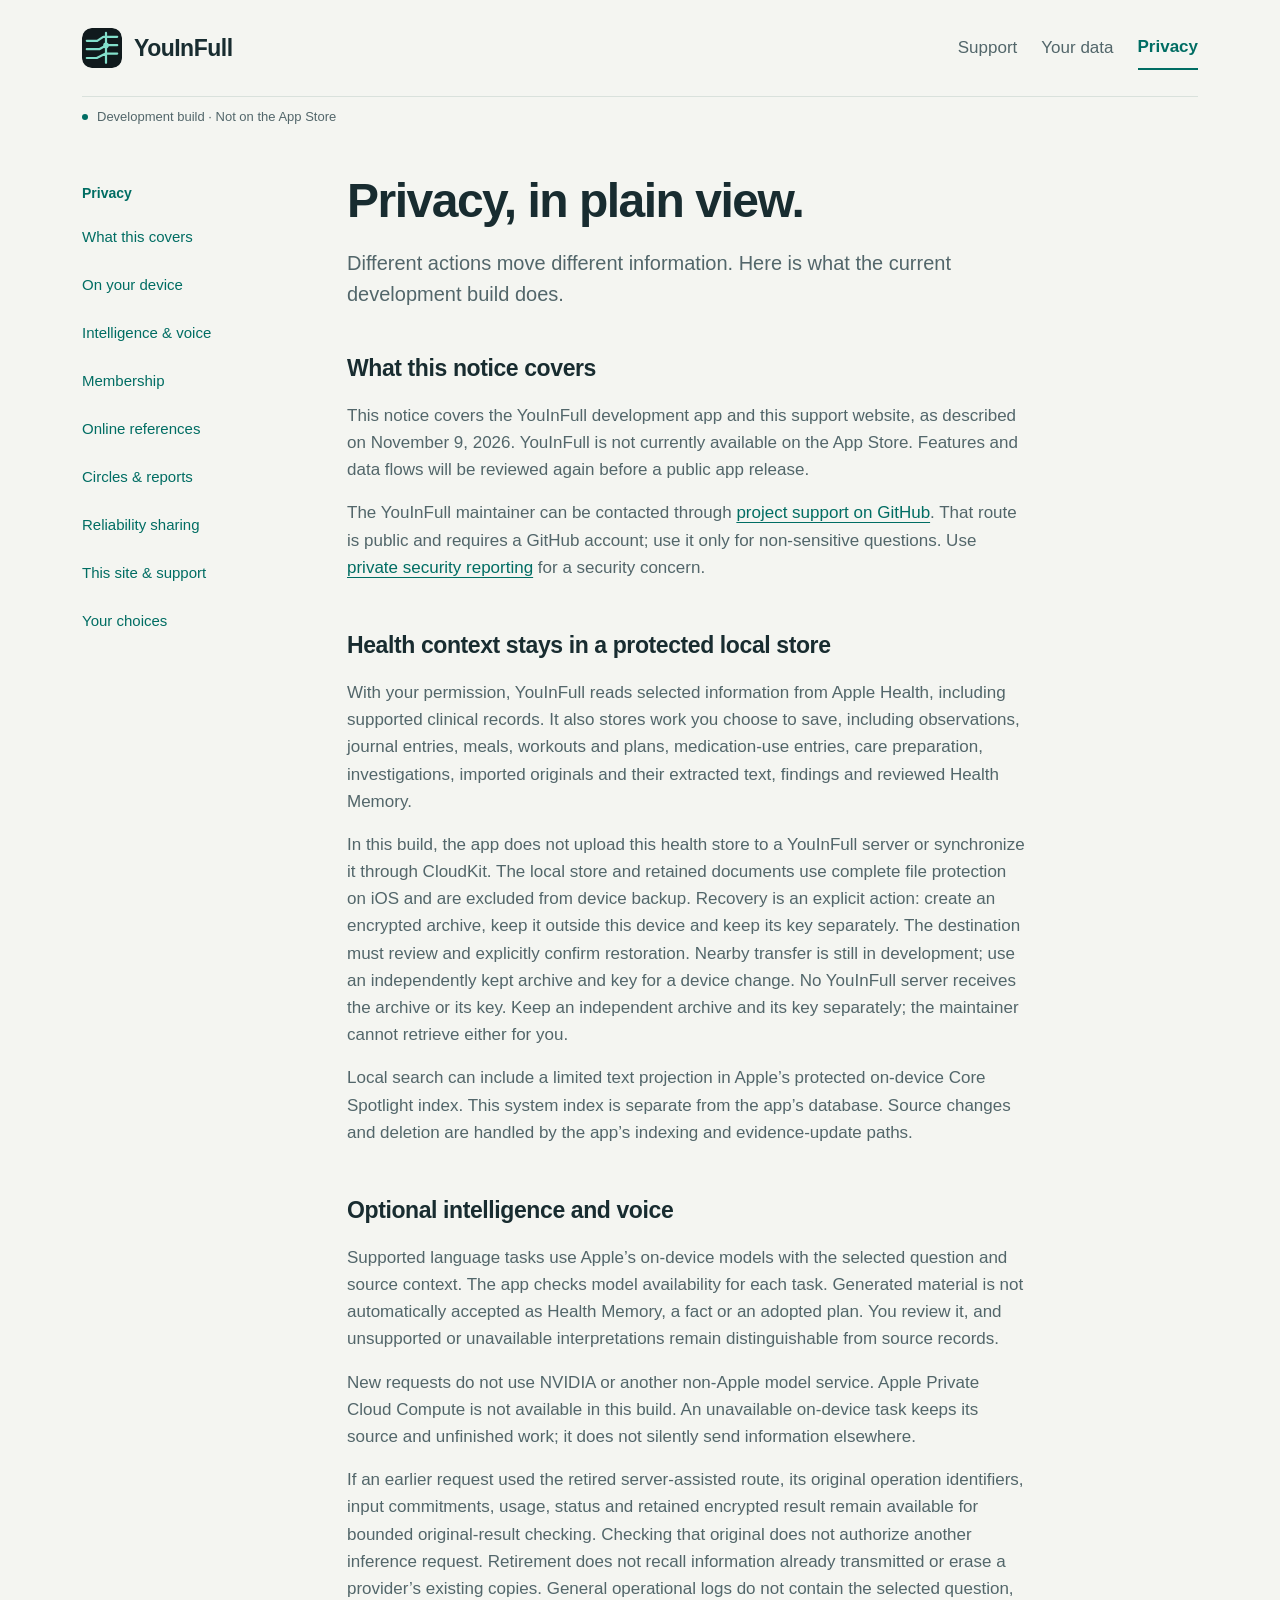
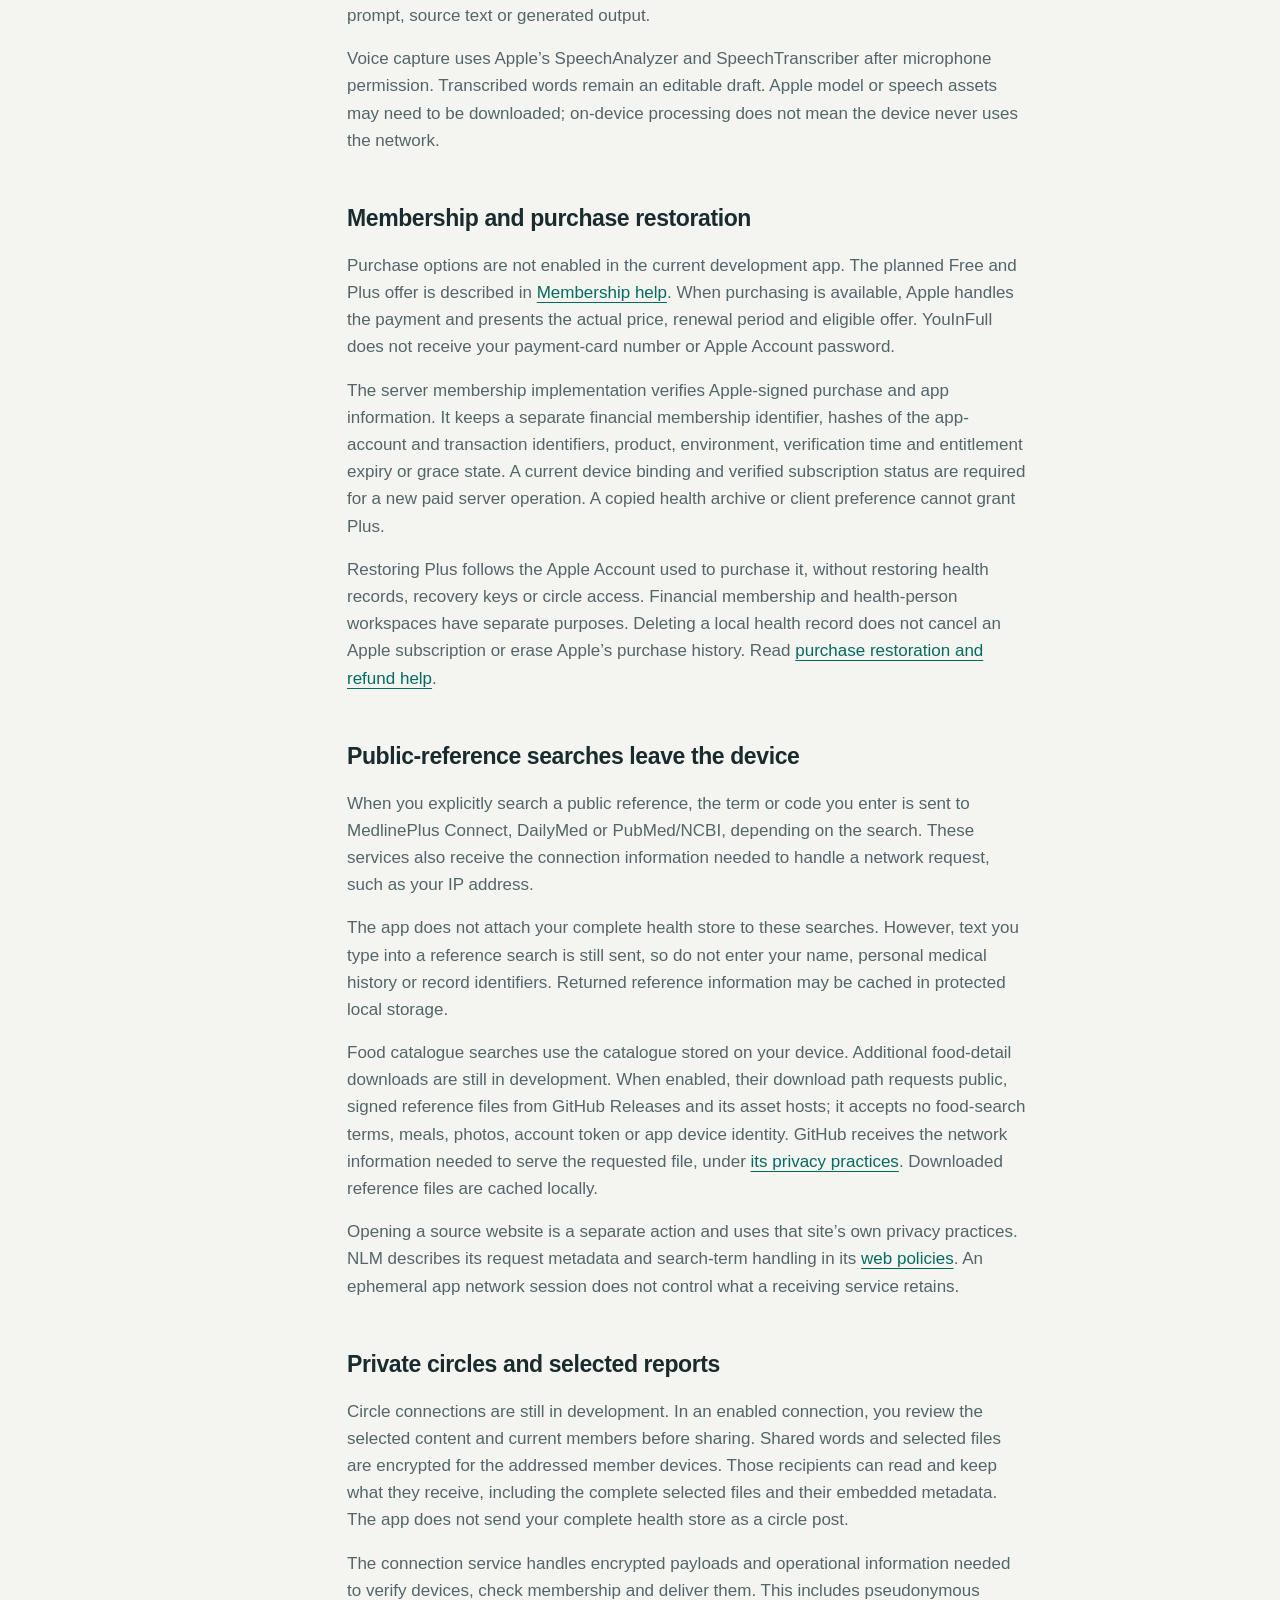
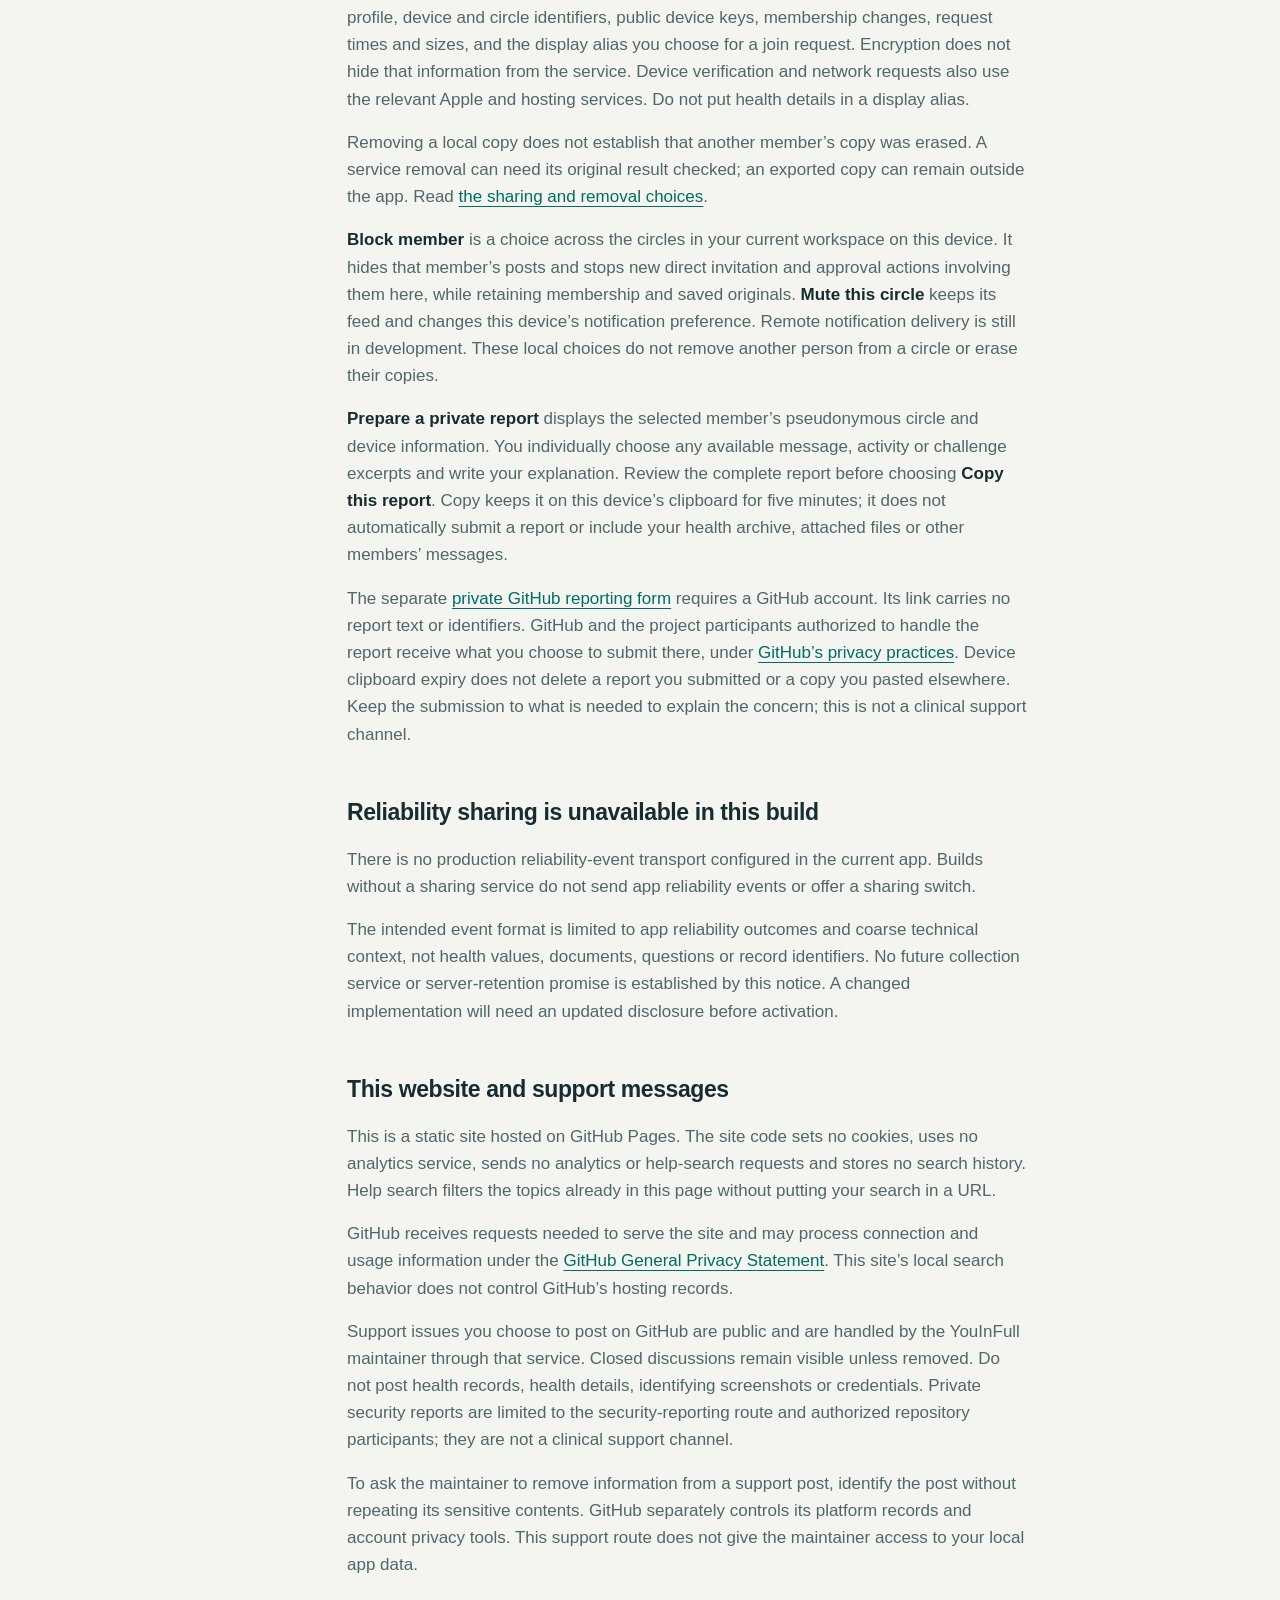
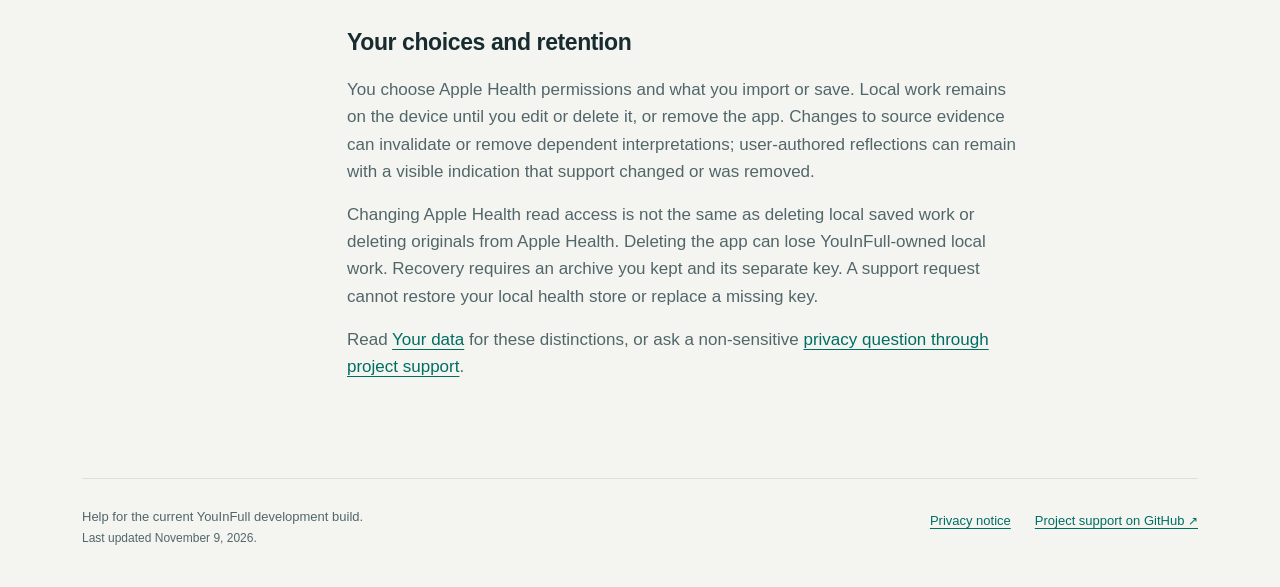
==== commit 8dd2b063: "Publish reviewed YouInFull development support and privacy pages" ====
--- a/privacy.html
+++ b/privacy.html
@@ -3,13 +3,13 @@
 <body><a class="skip" href="#main">Skip to content</a><header class="header"><a class="brand" href="index.html" aria-label="YouInFull support home"><img src="assets/mark.svg" width="40" height="40" alt=""><span>YouInFull</span></a><nav aria-label="Main navigation"><a href="index.html">Support</a><a href="your-data.html">Your data</a><a href="privacy.html" aria-current="page">Privacy</a></nav></header>
 <div class="maturity"><span class="status-dot" aria-hidden="true"></span>Development build · Not on the App Store</div>
 <main id="main" tabindex="-1"><div class="reading-layout"><aside class="page-index"><p class="eyebrow">Privacy</p><nav aria-label="On this page"><a href="#scope">What this covers</a><a href="#local">On your device</a><a href="#intelligence">Intelligence &amp; voice</a><a href="#membership">Membership</a><a href="#references">Online references</a><a href="#sharing">Circles &amp; reports</a><a href="#reliability">Reliability sharing</a><a href="#support">This site &amp; support</a><a href="#choices">Your choices</a></nav></aside><article class="reading"><h1>Privacy, in plain view.</h1><p class="lede">Different actions move different information. Here is what the current development build does.</p>
-<section id="scope"><h2>What this notice covers</h2><p>This notice covers the YouInFull development app and this support website, as described on October 7, 2026. YouInFull is not currently available on the App Store. Features and data flows will be reviewed again before a public app release.</p><p>The YouInFull maintainer can be contacted through <a href="https://github.com/SubhashchandraBabuMannava/YouInFull-Support/issues/new?template=help.yml">project support on GitHub</a>. That route is public and requires a GitHub account; use it only for non-sensitive questions. Use <a href="https://github.com/SubhashchandraBabuMannava/YouInFull-Support/security/advisories/new">private security reporting</a> for a security concern.</p></section>
+<section id="scope"><h2>What this notice covers</h2><p>This notice covers the YouInFull development app and this support website, as described on November 9, 2026. YouInFull is not currently available on the App Store. Features and data flows will be reviewed again before a public app release.</p><p>The YouInFull maintainer can be contacted through <a href="https://github.com/SubhashchandraBabuMannava/YouInFull-Support/issues/new?template=help.yml">project support on GitHub</a>. That route is public and requires a GitHub account; use it only for non-sensitive questions. Use <a href="https://github.com/SubhashchandraBabuMannava/YouInFull-Support/security/advisories/new">private security reporting</a> for a security concern.</p></section>
 <section id="local"><h2>Health context stays in a protected local store</h2><p>With your permission, YouInFull reads selected information from Apple Health, including supported clinical records. It also stores work you choose to save, including observations, journal entries, meals, workouts and plans, medication-use entries, care preparation, investigations, imported originals and their extracted text, findings and reviewed Health Memory.</p><p>In this build, the app does not upload this health store to a YouInFull server or synchronize it through CloudKit. The local store and retained documents use complete file protection on iOS and are excluded from device backup. Recovery is an explicit action: create an encrypted archive, keep it outside this device and keep its key separately. The destination must review and explicitly confirm restoration. Nearby transfer is still in development; use an independently kept archive and key for a device change. No YouInFull server receives the archive or its key. Keep an independent archive and its key separately; the maintainer cannot retrieve either for you.</p><p>Local search can include a limited text projection in Apple’s protected on-device Core Spotlight index. This system index is separate from the app’s database. Source changes and deletion are handled by the app’s indexing and evidence-update paths.</p></section>
-<section id="intelligence"><h2>Optional intelligence and voice</h2><p>Supported Apple Foundation Models tasks use the selected question and source context on your device. Model availability is checked for the particular task. Generated material is not automatically accepted as Health Memory, a fact or an adopted plan. You review it, and unsupported or unavailable interpretations remain distinguishable from source records.</p><p>A separate server-assisted route is in development. Before an available, qualified task can send information, the app identifies the selected source fields, YouInFull’s service and NVIDIA, and asks you to choose whether to send that request. The service processes the selected input in readable form to forward it to NVIDIA. This is different from encrypted circle delivery. Choosing one request does not authorize an upload of your complete health store or a future request.</p><p>The service retains operation identifiers, input commitments, usage and status to reconcile the original request, with an encrypted result for bounded retrieval. Its general operational logs do not contain the selected question, prompt, source text or generated output. This does not describe NVIDIA’s independent handling or promise that an already transmitted request can be recalled.</p><p>Current server qualification uses public reference material. It does not establish general availability of private health processing or paid server tasks. An unavailable task does not silently choose another provider. The app’s current recipient and scope review governs the available request.</p><p>Voice capture uses Apple’s SpeechAnalyzer and SpeechTranscriber after microphone permission. Transcribed words remain an editable draft. Apple model or speech assets may need to be downloaded; on-device processing does not mean the device never uses the network.</p></section>
+<section id="intelligence"><h2>Optional intelligence and voice</h2><p>Supported language tasks use Apple’s on-device models with the selected question and source context. The app checks model availability for each task. Generated material is not automatically accepted as Health Memory, a fact or an adopted plan. You review it, and unsupported or unavailable interpretations remain distinguishable from source records.</p><p>New requests do not use NVIDIA or another non-Apple model service. Apple Private Cloud Compute is not available in this build. An unavailable on-device task keeps its source and unfinished work; it does not silently send information elsewhere.</p><p>If an earlier request used the retired server-assisted route, its original operation identifiers, input commitments, usage, status and retained encrypted result remain available for bounded original-result checking. Checking that original does not authorize another inference request. Retirement does not recall information already transmitted or erase a provider’s existing copies. General operational logs do not contain the selected question, prompt, source text or generated output.</p><p>Voice capture uses Apple’s SpeechAnalyzer and SpeechTranscriber after microphone permission. Transcribed words remain an editable draft. Apple model or speech assets may need to be downloaded; on-device processing does not mean the device never uses the network.</p></section>
 <section id="membership"><h2>Membership and purchase restoration</h2><p>Purchase options are not enabled in the current development app. The planned Free and Plus offer is described in <a href="index.html#membership-options">Membership help</a>. When purchasing is available, Apple handles the payment and presents the actual price, renewal period and eligible offer. YouInFull does not receive your payment-card number or Apple Account password.</p><p>The server membership implementation verifies Apple-signed purchase and app information. It keeps a separate financial membership identifier, hashes of the app-account and transaction identifiers, product, environment, verification time and entitlement expiry or grace state. A current device binding and verified subscription status are required for a new paid server operation. A copied health archive or client preference cannot grant Plus.</p><p>Restoring Plus follows the Apple Account used to purchase it, without restoring health records, recovery keys or circle access. Financial membership and health-person workspaces have separate purposes. Deleting a local health record does not cancel an Apple subscription or erase Apple’s purchase history. Read <a href="index.html#purchase-restore-refund">purchase restoration and refund help</a>.</p></section>
 <section id="references"><h2>Public-reference searches leave the device</h2><p>When you explicitly search a public reference, the term or code you enter is sent to MedlinePlus Connect, DailyMed or PubMed/NCBI, depending on the search. These services also receive the connection information needed to handle a network request, such as your IP address.</p><p>The app does not attach your complete health store to these searches. However, text you type into a reference search is still sent, so do not enter your name, personal medical history or record identifiers. Returned reference information may be cached in protected local storage.</p><p>Food catalogue searches use the catalogue stored on your device. Additional food-detail downloads are still in development. When enabled, their download path requests public, signed reference files from GitHub Releases and its asset hosts; it accepts no food-search terms, meals, photos, account token or app device identity. GitHub receives the network information needed to serve the requested file, under <a href="https://docs.github.com/en/site-policy/privacy-policies/github-general-privacy-statement">its privacy practices</a>. Downloaded reference files are cached locally.</p><p>Opening a source website is a separate action and uses that site’s own privacy practices. NLM describes its request metadata and search-term handling in its <a href="https://www.nlm.nih.gov/web_policies.html">web policies</a>. An ephemeral app network session does not control what a receiving service retains.</p></section>
 <section id="sharing"><h2>Private circles and selected reports</h2><p>Circle connections are still in development. In an enabled connection, you review the selected content and current members before sharing. Shared words and selected files are encrypted for the addressed member devices. Those recipients can read and keep what they receive, including the complete selected files and their embedded metadata. The app does not send your complete health store as a circle post.</p><p>The connection service handles encrypted payloads and operational information needed to verify devices, check membership and deliver them. This includes pseudonymous profile, device and circle identifiers, public device keys, membership changes, request times and sizes, and the display alias you choose for a join request. Encryption does not hide that information from the service. Device verification and network requests also use the relevant Apple and hosting services. Do not put health details in a display alias.</p><p>Removing a local copy does not establish that another member’s copy was erased. A service removal can need its original result checked; an exported copy can remain outside the app. Read <a href="your-data.html#sharing">the sharing and removal choices</a>.</p><p><strong>Block member</strong> is a choice across the circles in your current workspace on this device. It hides that member’s posts and stops new direct invitation and approval actions involving them here, while retaining membership and saved originals. <strong>Mute this circle</strong> keeps its feed and changes this device’s notification preference. Remote notification delivery is still in development. These local choices do not remove another person from a circle or erase their copies.</p><p><strong>Prepare a private report</strong> displays the selected member’s pseudonymous circle and device information. You individually choose any available message, activity or challenge excerpts and write your explanation. Review the complete report before choosing <strong>Copy this report</strong>. Copy keeps it on this device’s clipboard for five minutes; it does not automatically submit a report or include your health archive, attached files or other members’ messages.</p><p>The separate <a href="https://github.com/SubhashchandraBabuMannava/YouInFull-Support/security/advisories/new">private GitHub reporting form</a> requires a GitHub account. Its link carries no report text or identifiers. GitHub and the project participants authorized to handle the report receive what you choose to submit there, under <a href="https://docs.github.com/en/site-policy/privacy-policies/github-general-privacy-statement">GitHub’s privacy practices</a>. Device clipboard expiry does not delete a report you submitted or a copy you pasted elsewhere. Keep the submission to what is needed to explain the concern; this is not a clinical support channel.</p></section>
 <section id="reliability"><h2>Reliability sharing is unavailable in this build</h2><p>There is no production reliability-event transport configured in the current app. Builds without a sharing service do not send app reliability events or offer a sharing switch.</p><p>The intended event format is limited to app reliability outcomes and coarse technical context, not health values, documents, questions or record identifiers. No future collection service or server-retention promise is established by this notice. A changed implementation will need an updated disclosure before activation.</p></section>
 <section id="support"><h2>This website and support messages</h2><p>This is a static site hosted on GitHub Pages. The site code sets no cookies, uses no analytics service, sends no analytics or help-search requests and stores no search history. Help search filters the topics already in this page without putting your search in a URL.</p><p>GitHub receives requests needed to serve the site and may process connection and usage information under the <a href="https://docs.github.com/en/site-policy/privacy-policies/github-general-privacy-statement">GitHub General Privacy Statement</a>. This site’s local search behavior does not control GitHub’s hosting records.</p><p>Support issues you choose to post on GitHub are public and are handled by the YouInFull maintainer through that service. Closed discussions remain visible unless removed. Do not post health records, health details, identifying screenshots or credentials. Private security reports are limited to the security-reporting route and authorized repository participants; they are not a clinical support channel.</p><p>To ask the maintainer to remove information from a support post, identify the post without repeating its sensitive contents. GitHub separately controls its platform records and account privacy tools. This support route does not give the maintainer access to your local app data.</p></section>
 <section id="choices"><h2>Your choices and retention</h2><p>You choose Apple Health permissions and what you import or save. Local work remains on the device until you edit or delete it, or remove the app. Changes to source evidence can invalidate or remove dependent interpretations; user-authored reflections can remain with a visible indication that support changed or was removed.</p><p>Changing Apple Health read access is not the same as deleting local saved work or deleting originals from Apple Health. Deleting the app can lose YouInFull-owned local work. Recovery requires an archive you kept and its separate key. A support request cannot restore your local health store or replace a missing key.</p><p>Read <a href="your-data.html">Your data</a> for these distinctions, or ask a non-sensitive <a href="https://github.com/SubhashchandraBabuMannava/YouInFull-Support/issues/new?template=help.yml">privacy question through project support</a>.</p></section></article></div></main>
-<footer><p>Help for the current YouInFull development build.<br><span>Last updated October 22, 2026.</span></p><div><a href="privacy.html">Privacy notice</a><a href="https://github.com/SubhashchandraBabuMannava/YouInFull-Support">Project support on GitHub <span aria-hidden="true">↗</span></a></div></footer></body></html>+<footer><p>Help for the current YouInFull development build.<br><span>Last updated November 9, 2026.</span></p><div><a href="privacy.html">Privacy notice</a><a href="https://github.com/SubhashchandraBabuMannava/YouInFull-Support">Project support on GitHub <span aria-hidden="true">↗</span></a></div></footer></body></html>
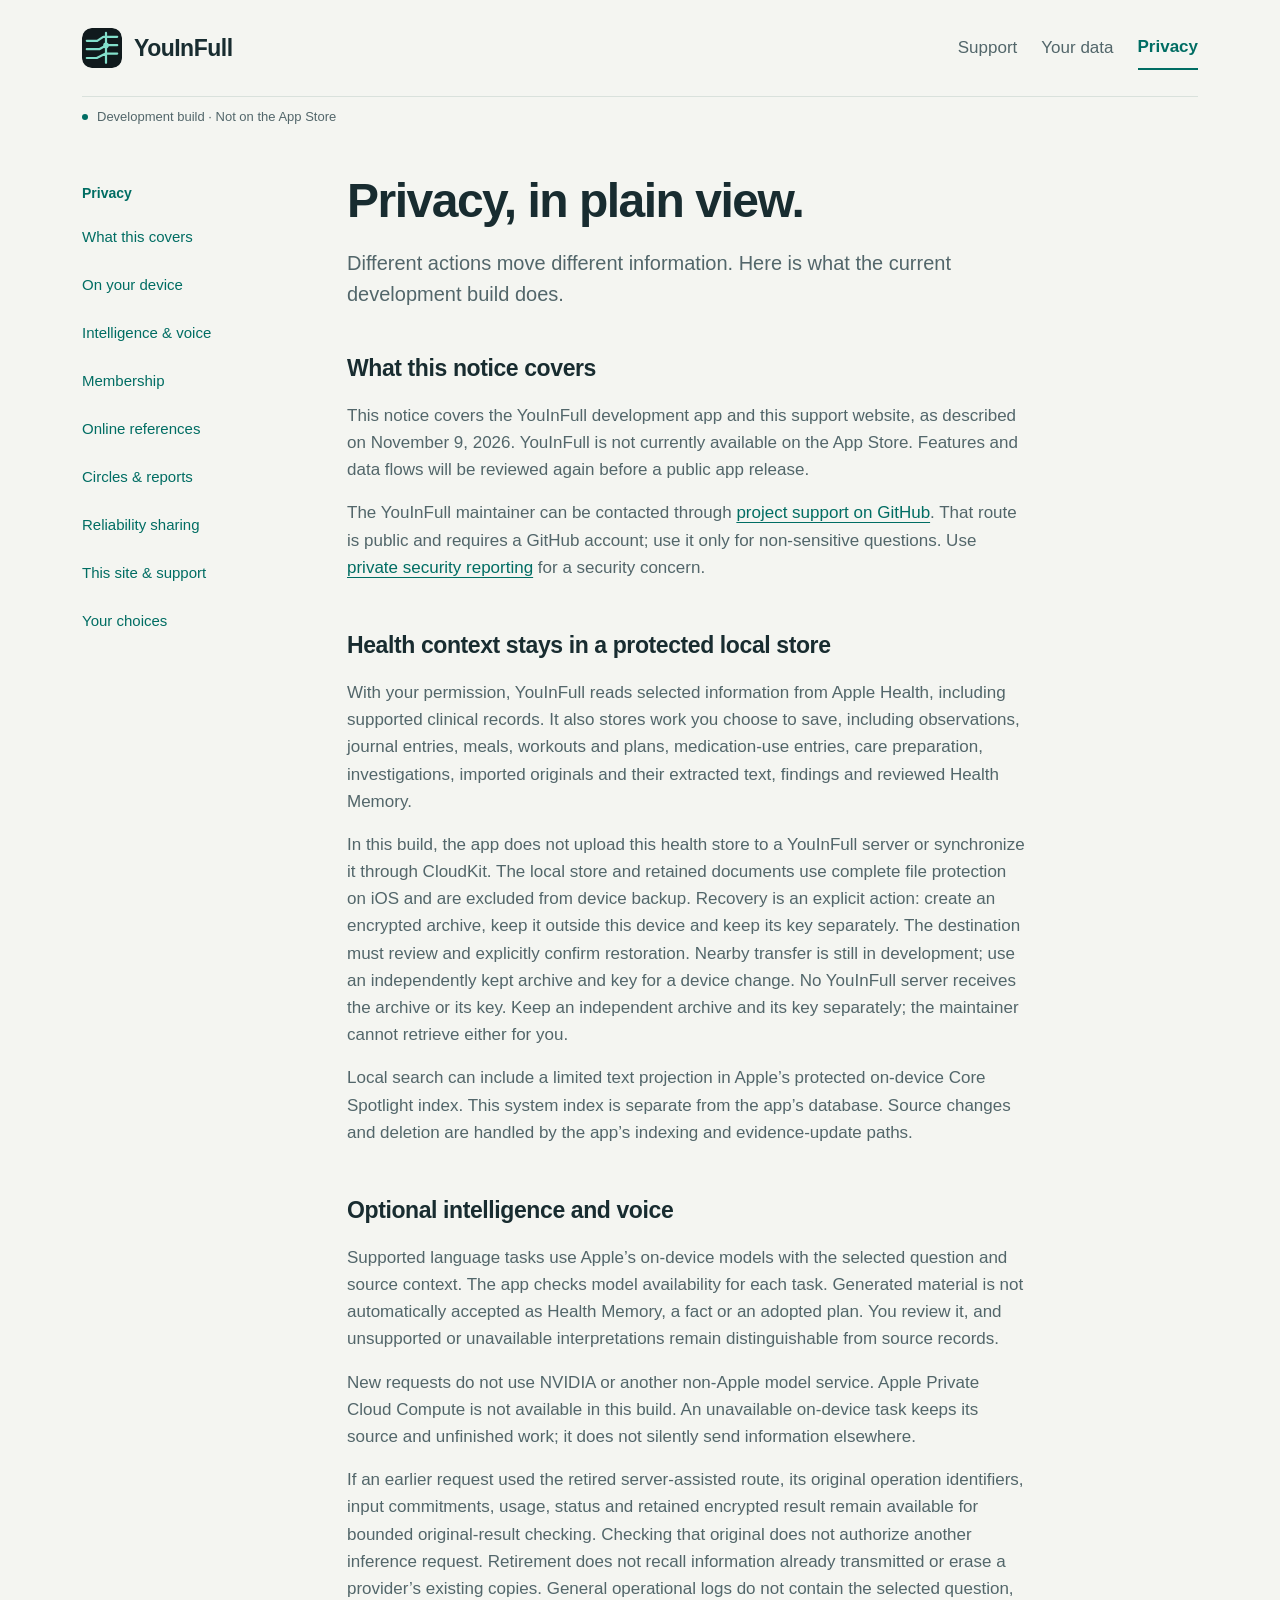
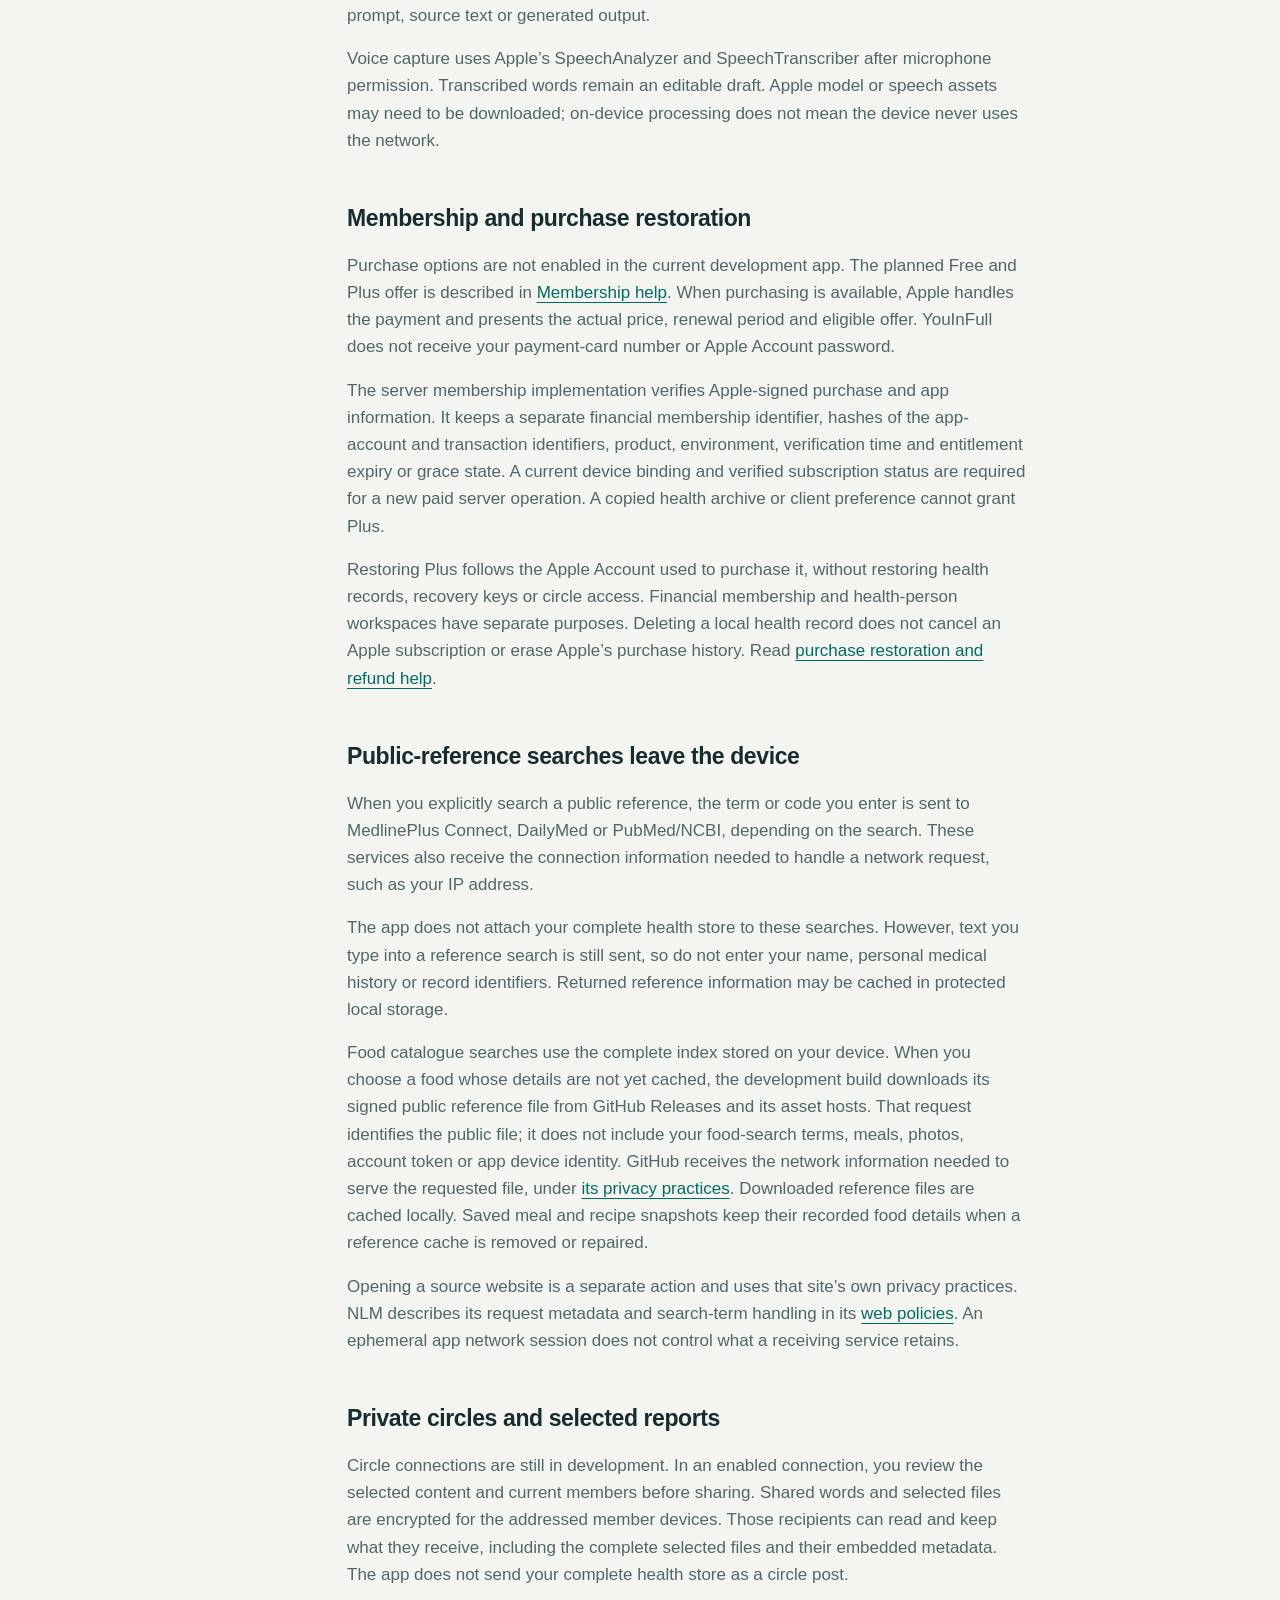
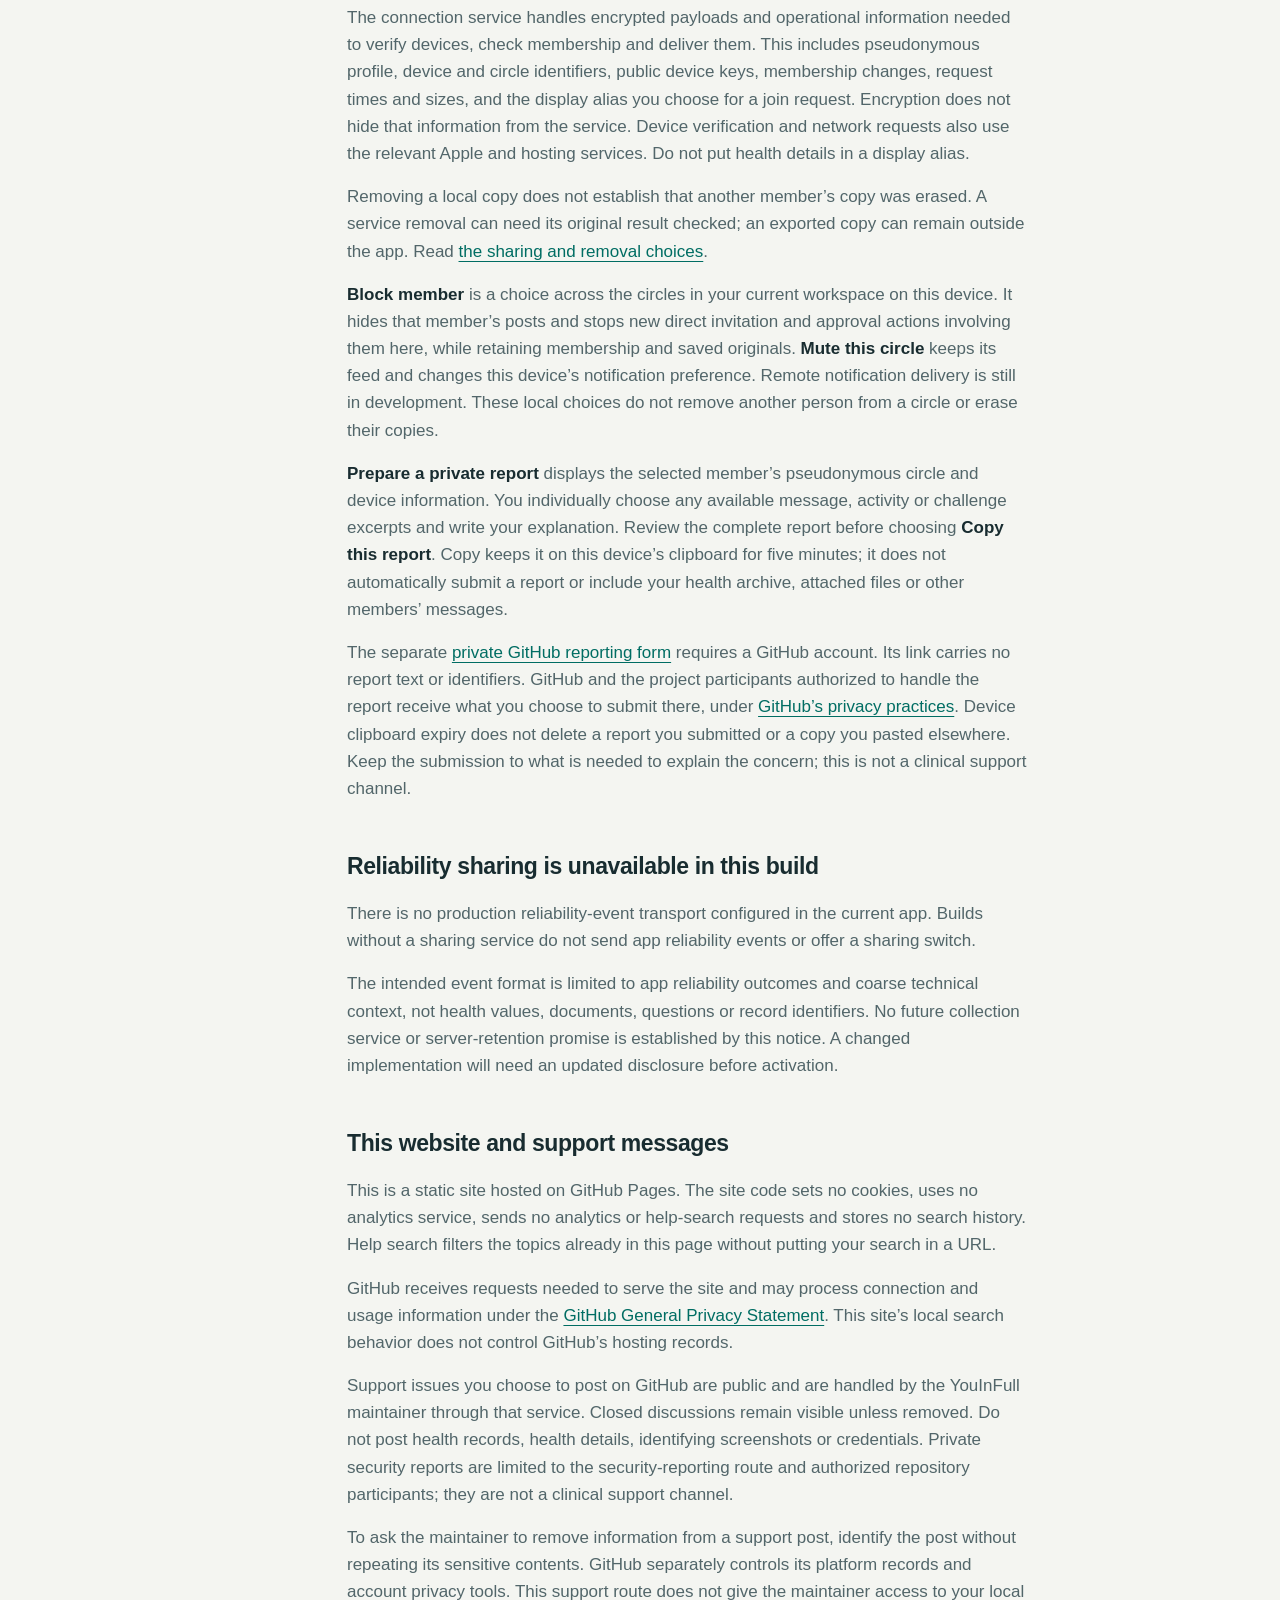
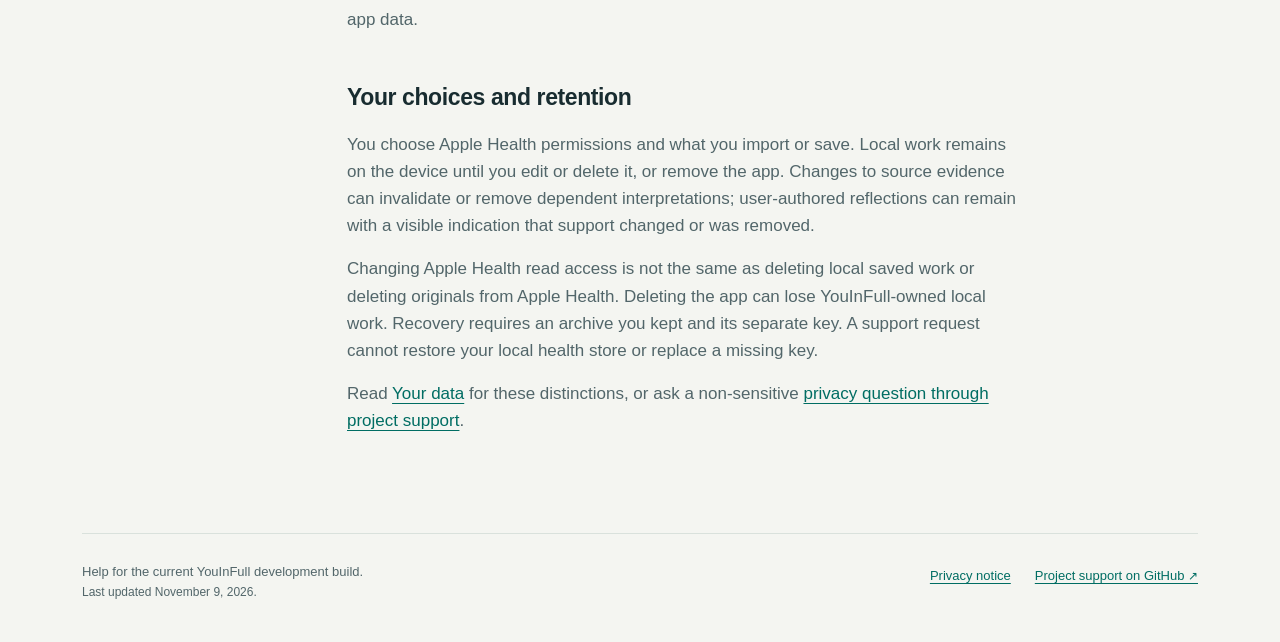
==== commit 44a0a69e: "Publish reviewed YouInFull development support and privacy pages" ====
--- a/privacy.html
+++ b/privacy.html
@@ -7,7 +7,7 @@
 <section id="local"><h2>Health context stays in a protected local store</h2><p>With your permission, YouInFull reads selected information from Apple Health, including supported clinical records. It also stores work you choose to save, including observations, journal entries, meals, workouts and plans, medication-use entries, care preparation, investigations, imported originals and their extracted text, findings and reviewed Health Memory.</p><p>In this build, the app does not upload this health store to a YouInFull server or synchronize it through CloudKit. The local store and retained documents use complete file protection on iOS and are excluded from device backup. Recovery is an explicit action: create an encrypted archive, keep it outside this device and keep its key separately. The destination must review and explicitly confirm restoration. Nearby transfer is still in development; use an independently kept archive and key for a device change. No YouInFull server receives the archive or its key. Keep an independent archive and its key separately; the maintainer cannot retrieve either for you.</p><p>Local search can include a limited text projection in Apple’s protected on-device Core Spotlight index. This system index is separate from the app’s database. Source changes and deletion are handled by the app’s indexing and evidence-update paths.</p></section>
 <section id="intelligence"><h2>Optional intelligence and voice</h2><p>Supported language tasks use Apple’s on-device models with the selected question and source context. The app checks model availability for each task. Generated material is not automatically accepted as Health Memory, a fact or an adopted plan. You review it, and unsupported or unavailable interpretations remain distinguishable from source records.</p><p>New requests do not use NVIDIA or another non-Apple model service. Apple Private Cloud Compute is not available in this build. An unavailable on-device task keeps its source and unfinished work; it does not silently send information elsewhere.</p><p>If an earlier request used the retired server-assisted route, its original operation identifiers, input commitments, usage, status and retained encrypted result remain available for bounded original-result checking. Checking that original does not authorize another inference request. Retirement does not recall information already transmitted or erase a provider’s existing copies. General operational logs do not contain the selected question, prompt, source text or generated output.</p><p>Voice capture uses Apple’s SpeechAnalyzer and SpeechTranscriber after microphone permission. Transcribed words remain an editable draft. Apple model or speech assets may need to be downloaded; on-device processing does not mean the device never uses the network.</p></section>
 <section id="membership"><h2>Membership and purchase restoration</h2><p>Purchase options are not enabled in the current development app. The planned Free and Plus offer is described in <a href="index.html#membership-options">Membership help</a>. When purchasing is available, Apple handles the payment and presents the actual price, renewal period and eligible offer. YouInFull does not receive your payment-card number or Apple Account password.</p><p>The server membership implementation verifies Apple-signed purchase and app information. It keeps a separate financial membership identifier, hashes of the app-account and transaction identifiers, product, environment, verification time and entitlement expiry or grace state. A current device binding and verified subscription status are required for a new paid server operation. A copied health archive or client preference cannot grant Plus.</p><p>Restoring Plus follows the Apple Account used to purchase it, without restoring health records, recovery keys or circle access. Financial membership and health-person workspaces have separate purposes. Deleting a local health record does not cancel an Apple subscription or erase Apple’s purchase history. Read <a href="index.html#purchase-restore-refund">purchase restoration and refund help</a>.</p></section>
-<section id="references"><h2>Public-reference searches leave the device</h2><p>When you explicitly search a public reference, the term or code you enter is sent to MedlinePlus Connect, DailyMed or PubMed/NCBI, depending on the search. These services also receive the connection information needed to handle a network request, such as your IP address.</p><p>The app does not attach your complete health store to these searches. However, text you type into a reference search is still sent, so do not enter your name, personal medical history or record identifiers. Returned reference information may be cached in protected local storage.</p><p>Food catalogue searches use the catalogue stored on your device. Additional food-detail downloads are still in development. When enabled, their download path requests public, signed reference files from GitHub Releases and its asset hosts; it accepts no food-search terms, meals, photos, account token or app device identity. GitHub receives the network information needed to serve the requested file, under <a href="https://docs.github.com/en/site-policy/privacy-policies/github-general-privacy-statement">its privacy practices</a>. Downloaded reference files are cached locally.</p><p>Opening a source website is a separate action and uses that site’s own privacy practices. NLM describes its request metadata and search-term handling in its <a href="https://www.nlm.nih.gov/web_policies.html">web policies</a>. An ephemeral app network session does not control what a receiving service retains.</p></section>
+<section id="references"><h2>Public-reference searches leave the device</h2><p>When you explicitly search a public reference, the term or code you enter is sent to MedlinePlus Connect, DailyMed or PubMed/NCBI, depending on the search. These services also receive the connection information needed to handle a network request, such as your IP address.</p><p>The app does not attach your complete health store to these searches. However, text you type into a reference search is still sent, so do not enter your name, personal medical history or record identifiers. Returned reference information may be cached in protected local storage.</p><p>Food catalogue searches use the complete index stored on your device. When you choose a food whose details are not yet cached, the development build downloads its signed public reference file from GitHub Releases and its asset hosts. That request identifies the public file; it does not include your food-search terms, meals, photos, account token or app device identity. GitHub receives the network information needed to serve the requested file, under <a href="https://docs.github.com/en/site-policy/privacy-policies/github-general-privacy-statement">its privacy practices</a>. Downloaded reference files are cached locally. Saved meal and recipe snapshots keep their recorded food details when a reference cache is removed or repaired.</p><p>Opening a source website is a separate action and uses that site’s own privacy practices. NLM describes its request metadata and search-term handling in its <a href="https://www.nlm.nih.gov/web_policies.html">web policies</a>. An ephemeral app network session does not control what a receiving service retains.</p></section>
 <section id="sharing"><h2>Private circles and selected reports</h2><p>Circle connections are still in development. In an enabled connection, you review the selected content and current members before sharing. Shared words and selected files are encrypted for the addressed member devices. Those recipients can read and keep what they receive, including the complete selected files and their embedded metadata. The app does not send your complete health store as a circle post.</p><p>The connection service handles encrypted payloads and operational information needed to verify devices, check membership and deliver them. This includes pseudonymous profile, device and circle identifiers, public device keys, membership changes, request times and sizes, and the display alias you choose for a join request. Encryption does not hide that information from the service. Device verification and network requests also use the relevant Apple and hosting services. Do not put health details in a display alias.</p><p>Removing a local copy does not establish that another member’s copy was erased. A service removal can need its original result checked; an exported copy can remain outside the app. Read <a href="your-data.html#sharing">the sharing and removal choices</a>.</p><p><strong>Block member</strong> is a choice across the circles in your current workspace on this device. It hides that member’s posts and stops new direct invitation and approval actions involving them here, while retaining membership and saved originals. <strong>Mute this circle</strong> keeps its feed and changes this device’s notification preference. Remote notification delivery is still in development. These local choices do not remove another person from a circle or erase their copies.</p><p><strong>Prepare a private report</strong> displays the selected member’s pseudonymous circle and device information. You individually choose any available message, activity or challenge excerpts and write your explanation. Review the complete report before choosing <strong>Copy this report</strong>. Copy keeps it on this device’s clipboard for five minutes; it does not automatically submit a report or include your health archive, attached files or other members’ messages.</p><p>The separate <a href="https://github.com/SubhashchandraBabuMannava/YouInFull-Support/security/advisories/new">private GitHub reporting form</a> requires a GitHub account. Its link carries no report text or identifiers. GitHub and the project participants authorized to handle the report receive what you choose to submit there, under <a href="https://docs.github.com/en/site-policy/privacy-policies/github-general-privacy-statement">GitHub’s privacy practices</a>. Device clipboard expiry does not delete a report you submitted or a copy you pasted elsewhere. Keep the submission to what is needed to explain the concern; this is not a clinical support channel.</p></section>
 <section id="reliability"><h2>Reliability sharing is unavailable in this build</h2><p>There is no production reliability-event transport configured in the current app. Builds without a sharing service do not send app reliability events or offer a sharing switch.</p><p>The intended event format is limited to app reliability outcomes and coarse technical context, not health values, documents, questions or record identifiers. No future collection service or server-retention promise is established by this notice. A changed implementation will need an updated disclosure before activation.</p></section>
 <section id="support"><h2>This website and support messages</h2><p>This is a static site hosted on GitHub Pages. The site code sets no cookies, uses no analytics service, sends no analytics or help-search requests and stores no search history. Help search filters the topics already in this page without putting your search in a URL.</p><p>GitHub receives requests needed to serve the site and may process connection and usage information under the <a href="https://docs.github.com/en/site-policy/privacy-policies/github-general-privacy-statement">GitHub General Privacy Statement</a>. This site’s local search behavior does not control GitHub’s hosting records.</p><p>Support issues you choose to post on GitHub are public and are handled by the YouInFull maintainer through that service. Closed discussions remain visible unless removed. Do not post health records, health details, identifying screenshots or credentials. Private security reports are limited to the security-reporting route and authorized repository participants; they are not a clinical support channel.</p><p>To ask the maintainer to remove information from a support post, identify the post without repeating its sensitive contents. GitHub separately controls its platform records and account privacy tools. This support route does not give the maintainer access to your local app data.</p></section>
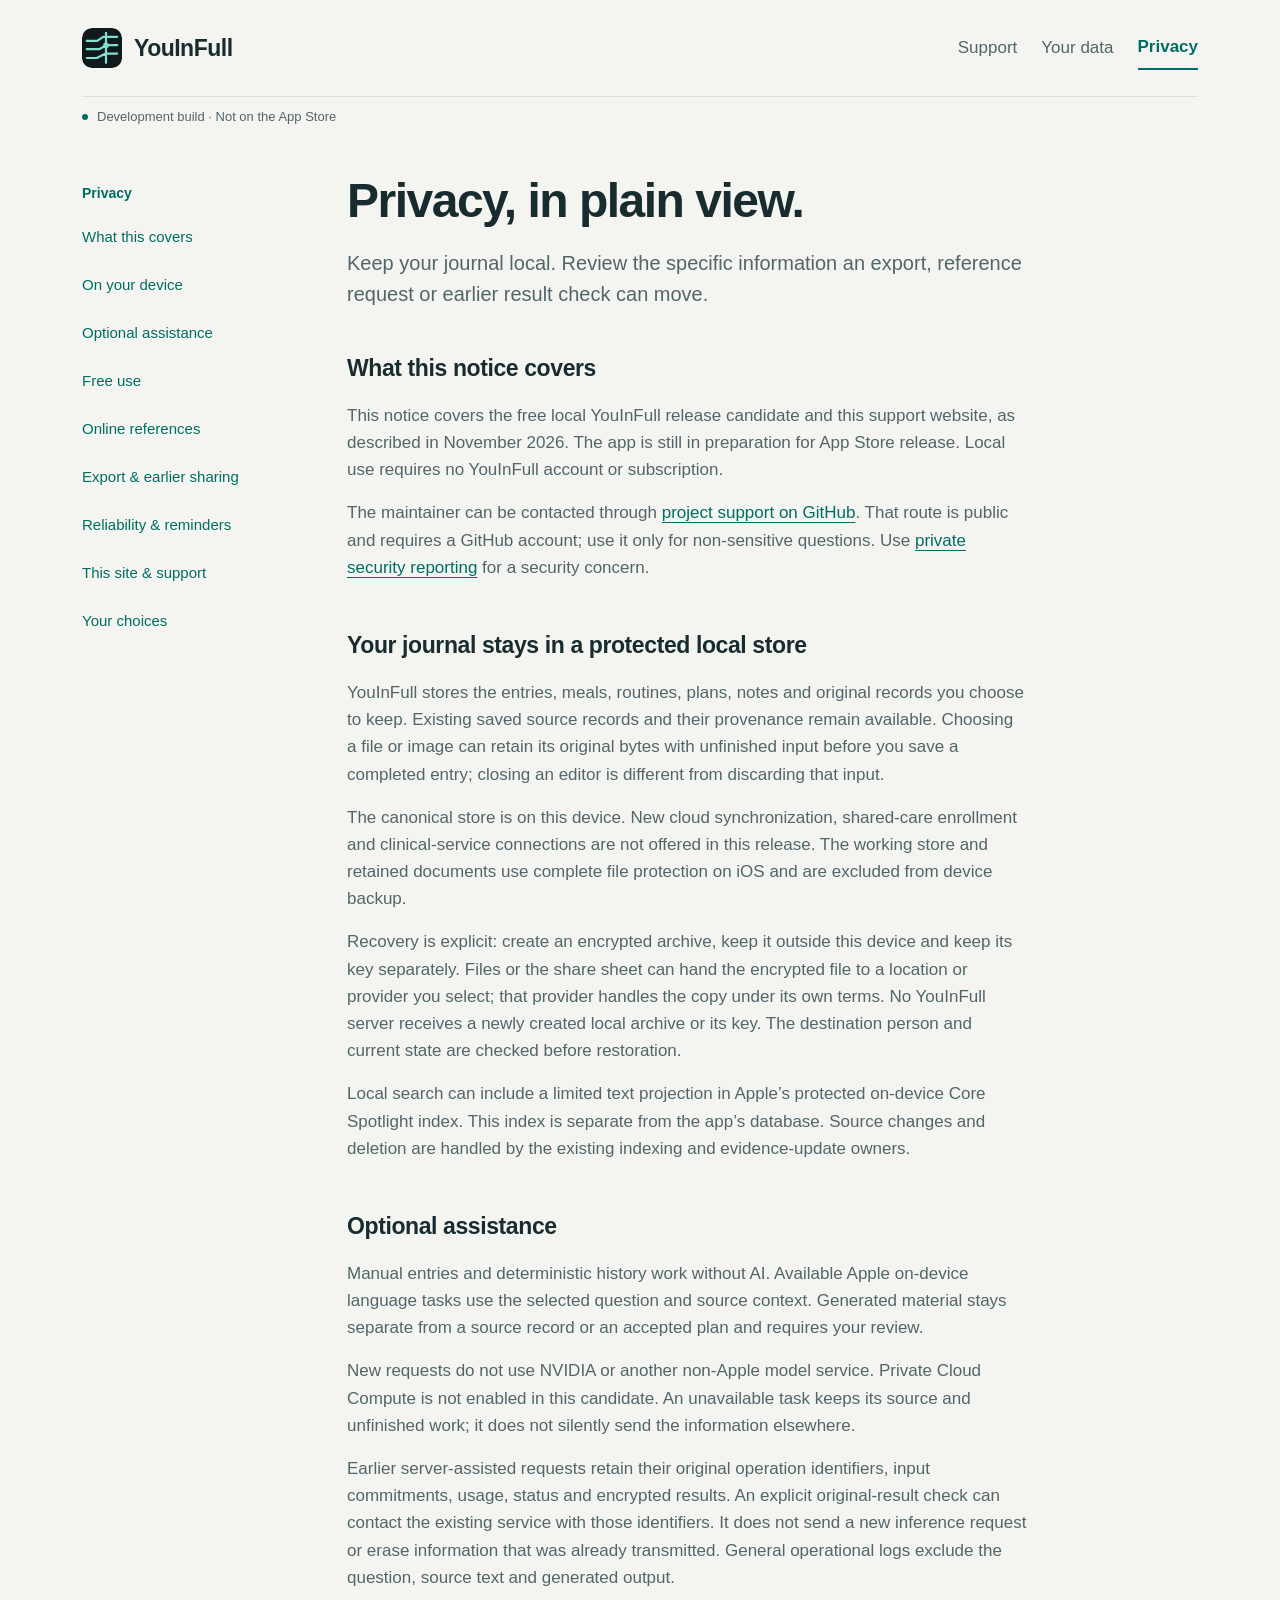
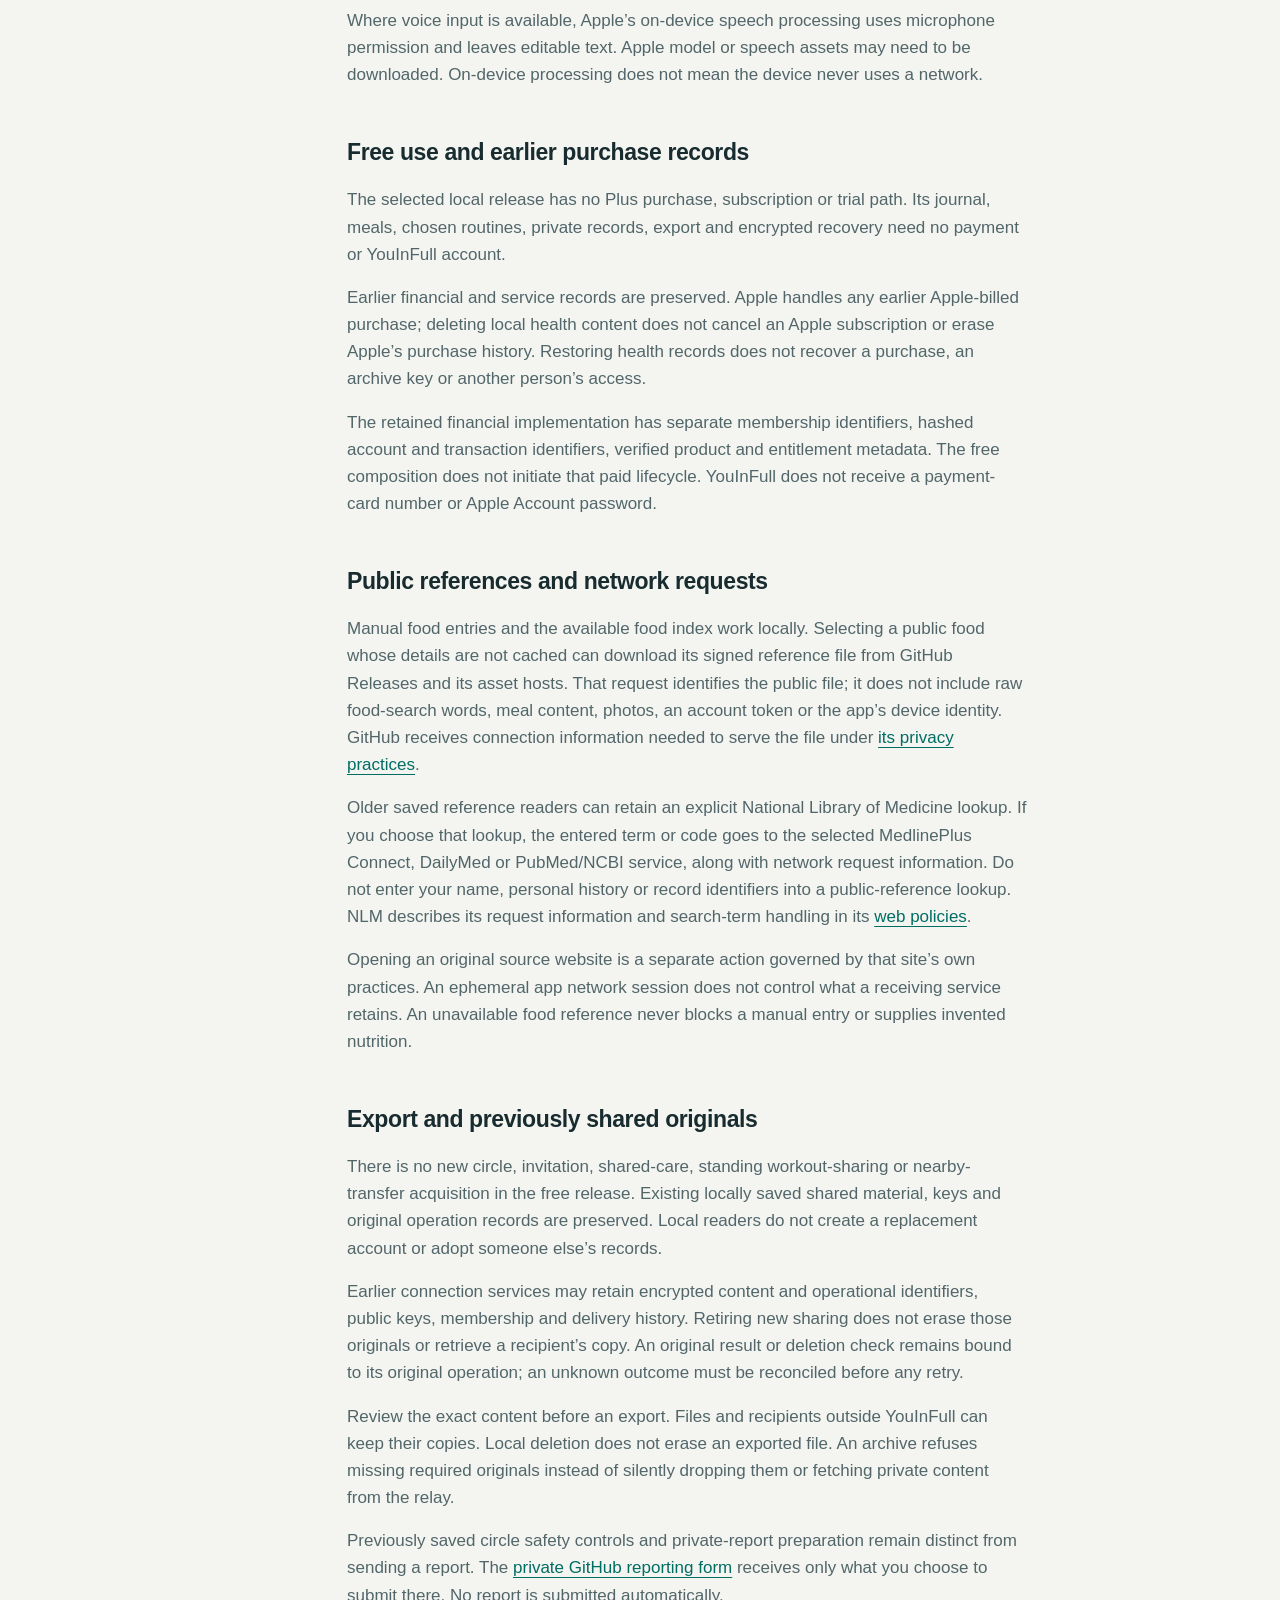
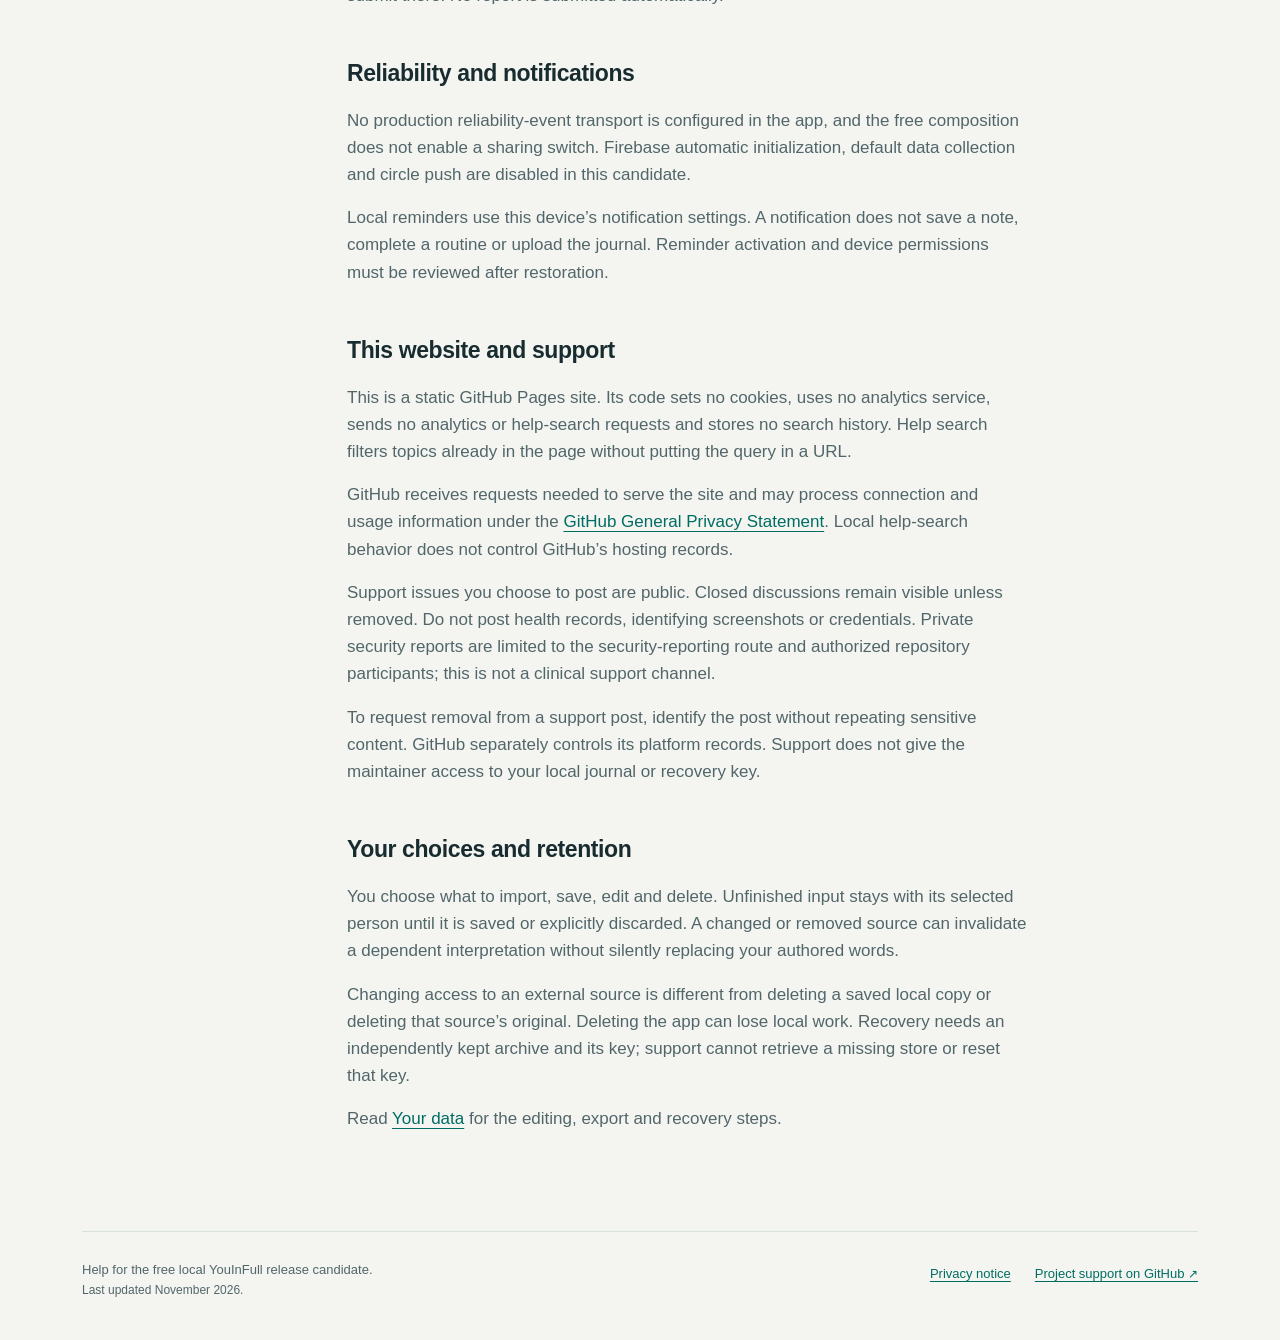
==== commit 6e9a91d0: "Publish reviewed YouInFull development support and privacy pages" ====
--- a/privacy.html
+++ b/privacy.html
@@ -1,15 +1,15 @@
 <!doctype html>
-<html lang="en"><head><meta charset="utf-8"><meta name="viewport" content="width=device-width,initial-scale=1"><meta name="color-scheme" content="light dark"><meta name="referrer" content="no-referrer"><meta http-equiv="Content-Security-Policy" content="default-src 'none'; style-src 'self'; script-src 'self'; img-src 'self'; connect-src 'none'; base-uri 'none'; form-action 'none'; object-src 'none'"><title>Privacy | YouInFull</title><meta name="description" content="How the YouInFull development build handles local health context, selected sharing, on-device intelligence, public-reference downloads and support."><link rel="icon" href="assets/mark.svg" type="image/svg+xml"><link rel="stylesheet" href="assets/style.css"><script src="assets/help.js" defer></script></head>
+<html lang="en"><head><meta charset="utf-8"><meta name="viewport" content="width=device-width,initial-scale=1"><meta name="color-scheme" content="light dark"><meta name="referrer" content="no-referrer"><meta http-equiv="Content-Security-Policy" content="default-src 'none'; style-src 'self'; script-src 'self'; img-src 'self'; connect-src 'none'; base-uri 'none'; form-action 'none'; object-src 'none'"><title>Privacy | YouInFull</title><meta name="description" content="How the free local YouInFull release candidate handles journal entries, original records, encrypted recovery, public references and support."><link rel="icon" href="assets/mark.svg" type="image/svg+xml"><link rel="stylesheet" href="assets/style.css"><script src="assets/help.js" defer></script></head>
 <body><a class="skip" href="#main">Skip to content</a><header class="header"><a class="brand" href="index.html" aria-label="YouInFull support home"><img src="assets/mark.svg" width="40" height="40" alt=""><span>YouInFull</span></a><nav aria-label="Main navigation"><a href="index.html">Support</a><a href="your-data.html">Your data</a><a href="privacy.html" aria-current="page">Privacy</a></nav></header>
 <div class="maturity"><span class="status-dot" aria-hidden="true"></span>Development build · Not on the App Store</div>
-<main id="main" tabindex="-1"><div class="reading-layout"><aside class="page-index"><p class="eyebrow">Privacy</p><nav aria-label="On this page"><a href="#scope">What this covers</a><a href="#local">On your device</a><a href="#intelligence">Intelligence &amp; voice</a><a href="#membership">Membership</a><a href="#references">Online references</a><a href="#sharing">Circles &amp; reports</a><a href="#reliability">Reliability sharing</a><a href="#support">This site &amp; support</a><a href="#choices">Your choices</a></nav></aside><article class="reading"><h1>Privacy, in plain view.</h1><p class="lede">Different actions move different information. Here is what the current development build does.</p>
-<section id="scope"><h2>What this notice covers</h2><p>This notice covers the YouInFull development app and this support website, as described on November 9, 2026. YouInFull is not currently available on the App Store. Features and data flows will be reviewed again before a public app release.</p><p>The YouInFull maintainer can be contacted through <a href="https://github.com/SubhashchandraBabuMannava/YouInFull-Support/issues/new?template=help.yml">project support on GitHub</a>. That route is public and requires a GitHub account; use it only for non-sensitive questions. Use <a href="https://github.com/SubhashchandraBabuMannava/YouInFull-Support/security/advisories/new">private security reporting</a> for a security concern.</p></section>
-<section id="local"><h2>Health context stays in a protected local store</h2><p>With your permission, YouInFull reads selected information from Apple Health, including supported clinical records. It also stores work you choose to save, including observations, journal entries, meals, workouts and plans, medication-use entries, care preparation, investigations, imported originals and their extracted text, findings and reviewed Health Memory.</p><p>In this build, the app does not upload this health store to a YouInFull server or synchronize it through CloudKit. The local store and retained documents use complete file protection on iOS and are excluded from device backup. Recovery is an explicit action: create an encrypted archive, keep it outside this device and keep its key separately. The destination must review and explicitly confirm restoration. Nearby transfer is still in development; use an independently kept archive and key for a device change. No YouInFull server receives the archive or its key. Keep an independent archive and its key separately; the maintainer cannot retrieve either for you.</p><p>Local search can include a limited text projection in Apple’s protected on-device Core Spotlight index. This system index is separate from the app’s database. Source changes and deletion are handled by the app’s indexing and evidence-update paths.</p></section>
-<section id="intelligence"><h2>Optional intelligence and voice</h2><p>Supported language tasks use Apple’s on-device models with the selected question and source context. The app checks model availability for each task. Generated material is not automatically accepted as Health Memory, a fact or an adopted plan. You review it, and unsupported or unavailable interpretations remain distinguishable from source records.</p><p>New requests do not use NVIDIA or another non-Apple model service. Apple Private Cloud Compute is not available in this build. An unavailable on-device task keeps its source and unfinished work; it does not silently send information elsewhere.</p><p>If an earlier request used the retired server-assisted route, its original operation identifiers, input commitments, usage, status and retained encrypted result remain available for bounded original-result checking. Checking that original does not authorize another inference request. Retirement does not recall information already transmitted or erase a provider’s existing copies. General operational logs do not contain the selected question, prompt, source text or generated output.</p><p>Voice capture uses Apple’s SpeechAnalyzer and SpeechTranscriber after microphone permission. Transcribed words remain an editable draft. Apple model or speech assets may need to be downloaded; on-device processing does not mean the device never uses the network.</p></section>
-<section id="membership"><h2>Membership and purchase restoration</h2><p>Purchase options are not enabled in the current development app. The planned Free and Plus offer is described in <a href="index.html#membership-options">Membership help</a>. When purchasing is available, Apple handles the payment and presents the actual price, renewal period and eligible offer. YouInFull does not receive your payment-card number or Apple Account password.</p><p>The server membership implementation verifies Apple-signed purchase and app information. It keeps a separate financial membership identifier, hashes of the app-account and transaction identifiers, product, environment, verification time and entitlement expiry or grace state. A current device binding and verified subscription status are required for a new paid server operation. A copied health archive or client preference cannot grant Plus.</p><p>Restoring Plus follows the Apple Account used to purchase it, without restoring health records, recovery keys or circle access. Financial membership and health-person workspaces have separate purposes. Deleting a local health record does not cancel an Apple subscription or erase Apple’s purchase history. Read <a href="index.html#purchase-restore-refund">purchase restoration and refund help</a>.</p></section>
-<section id="references"><h2>Public-reference searches leave the device</h2><p>When you explicitly search a public reference, the term or code you enter is sent to MedlinePlus Connect, DailyMed or PubMed/NCBI, depending on the search. These services also receive the connection information needed to handle a network request, such as your IP address.</p><p>The app does not attach your complete health store to these searches. However, text you type into a reference search is still sent, so do not enter your name, personal medical history or record identifiers. Returned reference information may be cached in protected local storage.</p><p>Food catalogue searches use the complete index stored on your device. When you choose a food whose details are not yet cached, the development build downloads its signed public reference file from GitHub Releases and its asset hosts. That request identifies the public file; it does not include your food-search terms, meals, photos, account token or app device identity. GitHub receives the network information needed to serve the requested file, under <a href="https://docs.github.com/en/site-policy/privacy-policies/github-general-privacy-statement">its privacy practices</a>. Downloaded reference files are cached locally. Saved meal and recipe snapshots keep their recorded food details when a reference cache is removed or repaired.</p><p>Opening a source website is a separate action and uses that site’s own privacy practices. NLM describes its request metadata and search-term handling in its <a href="https://www.nlm.nih.gov/web_policies.html">web policies</a>. An ephemeral app network session does not control what a receiving service retains.</p></section>
-<section id="sharing"><h2>Private circles and selected reports</h2><p>Circle connections are still in development. In an enabled connection, you review the selected content and current members before sharing. Shared words and selected files are encrypted for the addressed member devices. Those recipients can read and keep what they receive, including the complete selected files and their embedded metadata. The app does not send your complete health store as a circle post.</p><p>The connection service handles encrypted payloads and operational information needed to verify devices, check membership and deliver them. This includes pseudonymous profile, device and circle identifiers, public device keys, membership changes, request times and sizes, and the display alias you choose for a join request. Encryption does not hide that information from the service. Device verification and network requests also use the relevant Apple and hosting services. Do not put health details in a display alias.</p><p>Removing a local copy does not establish that another member’s copy was erased. A service removal can need its original result checked; an exported copy can remain outside the app. Read <a href="your-data.html#sharing">the sharing and removal choices</a>.</p><p><strong>Block member</strong> is a choice across the circles in your current workspace on this device. It hides that member’s posts and stops new direct invitation and approval actions involving them here, while retaining membership and saved originals. <strong>Mute this circle</strong> keeps its feed and changes this device’s notification preference. Remote notification delivery is still in development. These local choices do not remove another person from a circle or erase their copies.</p><p><strong>Prepare a private report</strong> displays the selected member’s pseudonymous circle and device information. You individually choose any available message, activity or challenge excerpts and write your explanation. Review the complete report before choosing <strong>Copy this report</strong>. Copy keeps it on this device’s clipboard for five minutes; it does not automatically submit a report or include your health archive, attached files or other members’ messages.</p><p>The separate <a href="https://github.com/SubhashchandraBabuMannava/YouInFull-Support/security/advisories/new">private GitHub reporting form</a> requires a GitHub account. Its link carries no report text or identifiers. GitHub and the project participants authorized to handle the report receive what you choose to submit there, under <a href="https://docs.github.com/en/site-policy/privacy-policies/github-general-privacy-statement">GitHub’s privacy practices</a>. Device clipboard expiry does not delete a report you submitted or a copy you pasted elsewhere. Keep the submission to what is needed to explain the concern; this is not a clinical support channel.</p></section>
-<section id="reliability"><h2>Reliability sharing is unavailable in this build</h2><p>There is no production reliability-event transport configured in the current app. Builds without a sharing service do not send app reliability events or offer a sharing switch.</p><p>The intended event format is limited to app reliability outcomes and coarse technical context, not health values, documents, questions or record identifiers. No future collection service or server-retention promise is established by this notice. A changed implementation will need an updated disclosure before activation.</p></section>
-<section id="support"><h2>This website and support messages</h2><p>This is a static site hosted on GitHub Pages. The site code sets no cookies, uses no analytics service, sends no analytics or help-search requests and stores no search history. Help search filters the topics already in this page without putting your search in a URL.</p><p>GitHub receives requests needed to serve the site and may process connection and usage information under the <a href="https://docs.github.com/en/site-policy/privacy-policies/github-general-privacy-statement">GitHub General Privacy Statement</a>. This site’s local search behavior does not control GitHub’s hosting records.</p><p>Support issues you choose to post on GitHub are public and are handled by the YouInFull maintainer through that service. Closed discussions remain visible unless removed. Do not post health records, health details, identifying screenshots or credentials. Private security reports are limited to the security-reporting route and authorized repository participants; they are not a clinical support channel.</p><p>To ask the maintainer to remove information from a support post, identify the post without repeating its sensitive contents. GitHub separately controls its platform records and account privacy tools. This support route does not give the maintainer access to your local app data.</p></section>
-<section id="choices"><h2>Your choices and retention</h2><p>You choose Apple Health permissions and what you import or save. Local work remains on the device until you edit or delete it, or remove the app. Changes to source evidence can invalidate or remove dependent interpretations; user-authored reflections can remain with a visible indication that support changed or was removed.</p><p>Changing Apple Health read access is not the same as deleting local saved work or deleting originals from Apple Health. Deleting the app can lose YouInFull-owned local work. Recovery requires an archive you kept and its separate key. A support request cannot restore your local health store or replace a missing key.</p><p>Read <a href="your-data.html">Your data</a> for these distinctions, or ask a non-sensitive <a href="https://github.com/SubhashchandraBabuMannava/YouInFull-Support/issues/new?template=help.yml">privacy question through project support</a>.</p></section></article></div></main>
-<footer><p>Help for the current YouInFull development build.<br><span>Last updated November 9, 2026.</span></p><div><a href="privacy.html">Privacy notice</a><a href="https://github.com/SubhashchandraBabuMannava/YouInFull-Support">Project support on GitHub <span aria-hidden="true">↗</span></a></div></footer></body></html>+<main id="main" tabindex="-1"><div class="reading-layout"><aside class="page-index"><p class="eyebrow">Privacy</p><nav aria-label="On this page"><a href="#scope">What this covers</a><a href="#local">On your device</a><a href="#intelligence">Optional assistance</a><a href="#membership">Free use</a><a href="#references">Online references</a><a href="#sharing">Export &amp; earlier sharing</a><a href="#reliability">Reliability &amp; reminders</a><a href="#support">This site &amp; support</a><a href="#choices">Your choices</a></nav></aside><article class="reading"><h1>Privacy, in plain view.</h1><p class="lede">Keep your journal local. Review the specific information an export, reference request or earlier result check can move.</p>
+<section id="scope"><h2>What this notice covers</h2><p>This notice covers the free local YouInFull release candidate and this support website, as described in November 2026. The app is still in preparation for App Store release. Local use requires no YouInFull account or subscription.</p><p>The maintainer can be contacted through <a href="https://github.com/SubhashchandraBabuMannava/YouInFull-Support/issues/new?template=help.yml">project support on GitHub</a>. That route is public and requires a GitHub account; use it only for non-sensitive questions. Use <a href="https://github.com/SubhashchandraBabuMannava/YouInFull-Support/security/advisories/new">private security reporting</a> for a security concern.</p></section>
+<section id="local"><h2>Your journal stays in a protected local store</h2><p>YouInFull stores the entries, meals, routines, plans, notes and original records you choose to keep. Existing saved source records and their provenance remain available. Choosing a file or image can retain its original bytes with unfinished input before you save a completed entry; closing an editor is different from discarding that input.</p><p>The canonical store is on this device. New cloud synchronization, shared-care enrollment and clinical-service connections are not offered in this release. The working store and retained documents use complete file protection on iOS and are excluded from device backup.</p><p>Recovery is explicit: create an encrypted archive, keep it outside this device and keep its key separately. Files or the share sheet can hand the encrypted file to a location or provider you select; that provider handles the copy under its own terms. No YouInFull server receives a newly created local archive or its key. The destination person and current state are checked before restoration.</p><p>Local search can include a limited text projection in Apple’s protected on-device Core Spotlight index. This index is separate from the app’s database. Source changes and deletion are handled by the existing indexing and evidence-update owners.</p></section>
+<section id="intelligence"><h2>Optional assistance</h2><p>Manual entries and deterministic history work without AI. Available Apple on-device language tasks use the selected question and source context. Generated material stays separate from a source record or an accepted plan and requires your review.</p><p>New requests do not use NVIDIA or another non-Apple model service. Private Cloud Compute is not enabled in this candidate. An unavailable task keeps its source and unfinished work; it does not silently send the information elsewhere.</p><p>Earlier server-assisted requests retain their original operation identifiers, input commitments, usage, status and encrypted results. An explicit original-result check can contact the existing service with those identifiers. It does not send a new inference request or erase information that was already transmitted. General operational logs exclude the question, source text and generated output.</p><p>Where voice input is available, Apple’s on-device speech processing uses microphone permission and leaves editable text. Apple model or speech assets may need to be downloaded. On-device processing does not mean the device never uses a network.</p></section>
+<section id="membership"><h2>Free use and earlier purchase records</h2><p>The selected local release has no Plus purchase, subscription or trial path. Its journal, meals, chosen routines, private records, export and encrypted recovery need no payment or YouInFull account.</p><p>Earlier financial and service records are preserved. Apple handles any earlier Apple-billed purchase; deleting local health content does not cancel an Apple subscription or erase Apple’s purchase history. Restoring health records does not recover a purchase, an archive key or another person’s access.</p><p>The retained financial implementation has separate membership identifiers, hashed account and transaction identifiers, verified product and entitlement metadata. The free composition does not initiate that paid lifecycle. YouInFull does not receive a payment-card number or Apple Account password.</p></section>
+<section id="references"><h2>Public references and network requests</h2><p>Manual food entries and the available food index work locally. Selecting a public food whose details are not cached can download its signed reference file from GitHub Releases and its asset hosts. That request identifies the public file; it does not include raw food-search words, meal content, photos, an account token or the app’s device identity. GitHub receives connection information needed to serve the file under <a href="https://docs.github.com/en/site-policy/privacy-policies/github-general-privacy-statement">its privacy practices</a>.</p><p>Older saved reference readers can retain an explicit National Library of Medicine lookup. If you choose that lookup, the entered term or code goes to the selected MedlinePlus Connect, DailyMed or PubMed/NCBI service, along with network request information. Do not enter your name, personal history or record identifiers into a public-reference lookup. NLM describes its request information and search-term handling in its <a href="https://www.nlm.nih.gov/web_policies.html">web policies</a>.</p><p>Opening an original source website is a separate action governed by that site’s own practices. An ephemeral app network session does not control what a receiving service retains. An unavailable food reference never blocks a manual entry or supplies invented nutrition.</p></section>
+<section id="sharing"><h2>Export and previously shared originals</h2><p>There is no new circle, invitation, shared-care, standing workout-sharing or nearby-transfer acquisition in the free release. Existing locally saved shared material, keys and original operation records are preserved. Local readers do not create a replacement account or adopt someone else’s records.</p><p>Earlier connection services may retain encrypted content and operational identifiers, public keys, membership and delivery history. Retiring new sharing does not erase those originals or retrieve a recipient’s copy. An original result or deletion check remains bound to its original operation; an unknown outcome must be reconciled before any retry.</p><p>Review the exact content before an export. Files and recipients outside YouInFull can keep their copies. Local deletion does not erase an exported file. An archive refuses missing required originals instead of silently dropping them or fetching private content from the relay.</p><p>Previously saved circle safety controls and private-report preparation remain distinct from sending a report. The <a href="https://github.com/SubhashchandraBabuMannava/YouInFull-Support/security/advisories/new">private GitHub reporting form</a> receives only what you choose to submit there. No report is submitted automatically.</p></section>
+<section id="reliability"><h2>Reliability and notifications</h2><p>No production reliability-event transport is configured in the app, and the free composition does not enable a sharing switch. Firebase automatic initialization, default data collection and circle push are disabled in this candidate.</p><p>Local reminders use this device’s notification settings. A notification does not save a note, complete a routine or upload the journal. Reminder activation and device permissions must be reviewed after restoration.</p></section>
+<section id="support"><h2>This website and support</h2><p>This is a static GitHub Pages site. Its code sets no cookies, uses no analytics service, sends no analytics or help-search requests and stores no search history. Help search filters topics already in the page without putting the query in a URL.</p><p>GitHub receives requests needed to serve the site and may process connection and usage information under the <a href="https://docs.github.com/en/site-policy/privacy-policies/github-general-privacy-statement">GitHub General Privacy Statement</a>. Local help-search behavior does not control GitHub’s hosting records.</p><p>Support issues you choose to post are public. Closed discussions remain visible unless removed. Do not post health records, identifying screenshots or credentials. Private security reports are limited to the security-reporting route and authorized repository participants; this is not a clinical support channel.</p><p>To request removal from a support post, identify the post without repeating sensitive content. GitHub separately controls its platform records. Support does not give the maintainer access to your local journal or recovery key.</p></section>
+<section id="choices"><h2>Your choices and retention</h2><p>You choose what to import, save, edit and delete. Unfinished input stays with its selected person until it is saved or explicitly discarded. A changed or removed source can invalidate a dependent interpretation without silently replacing your authored words.</p><p>Changing access to an external source is different from deleting a saved local copy or deleting that source’s original. Deleting the app can lose local work. Recovery needs an independently kept archive and its key; support cannot retrieve a missing store or reset that key.</p><p>Read <a href="your-data.html">Your data</a> for the editing, export and recovery steps.</p></section></article></div></main>
+<footer><p>Help for the free local YouInFull release candidate.<br><span>Last updated November 2026.</span></p><div><a href="privacy.html">Privacy notice</a><a href="https://github.com/SubhashchandraBabuMannava/YouInFull-Support">Project support on GitHub <span aria-hidden="true">↗</span></a></div></footer></body></html>
